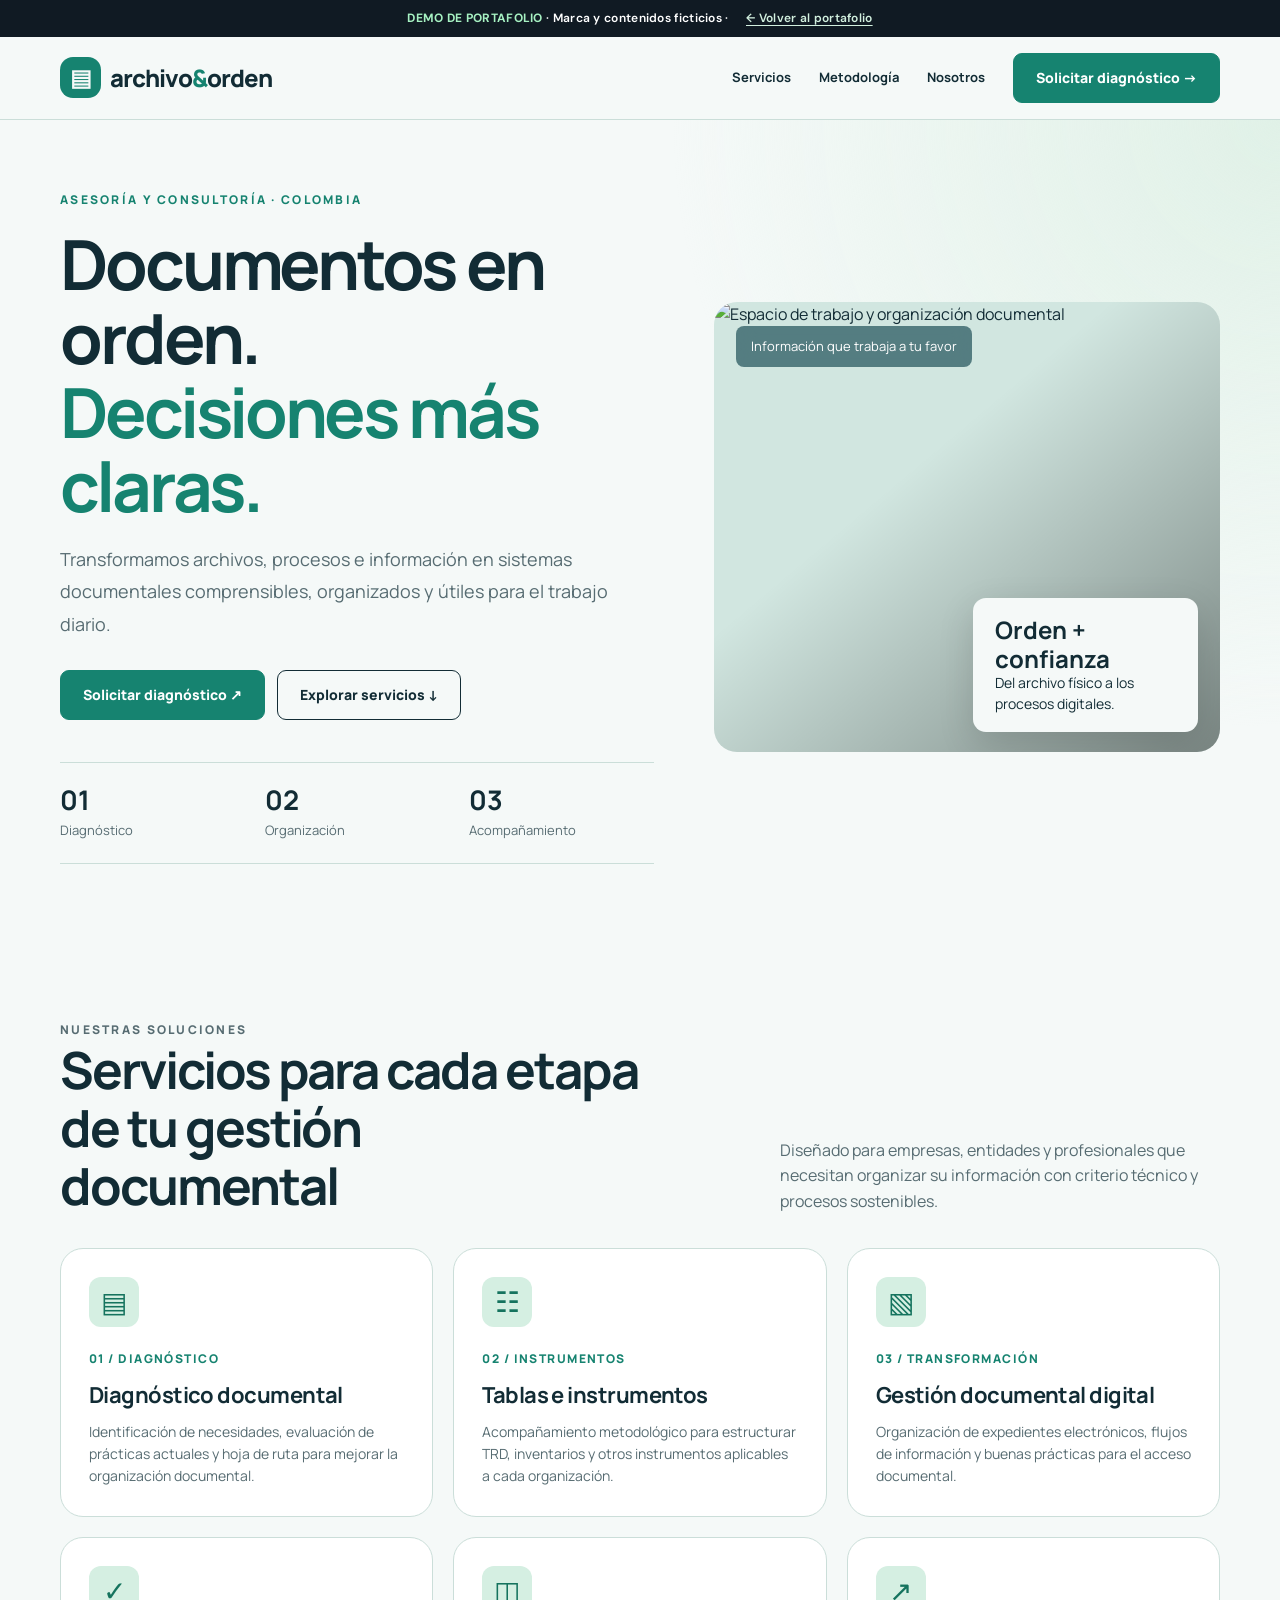
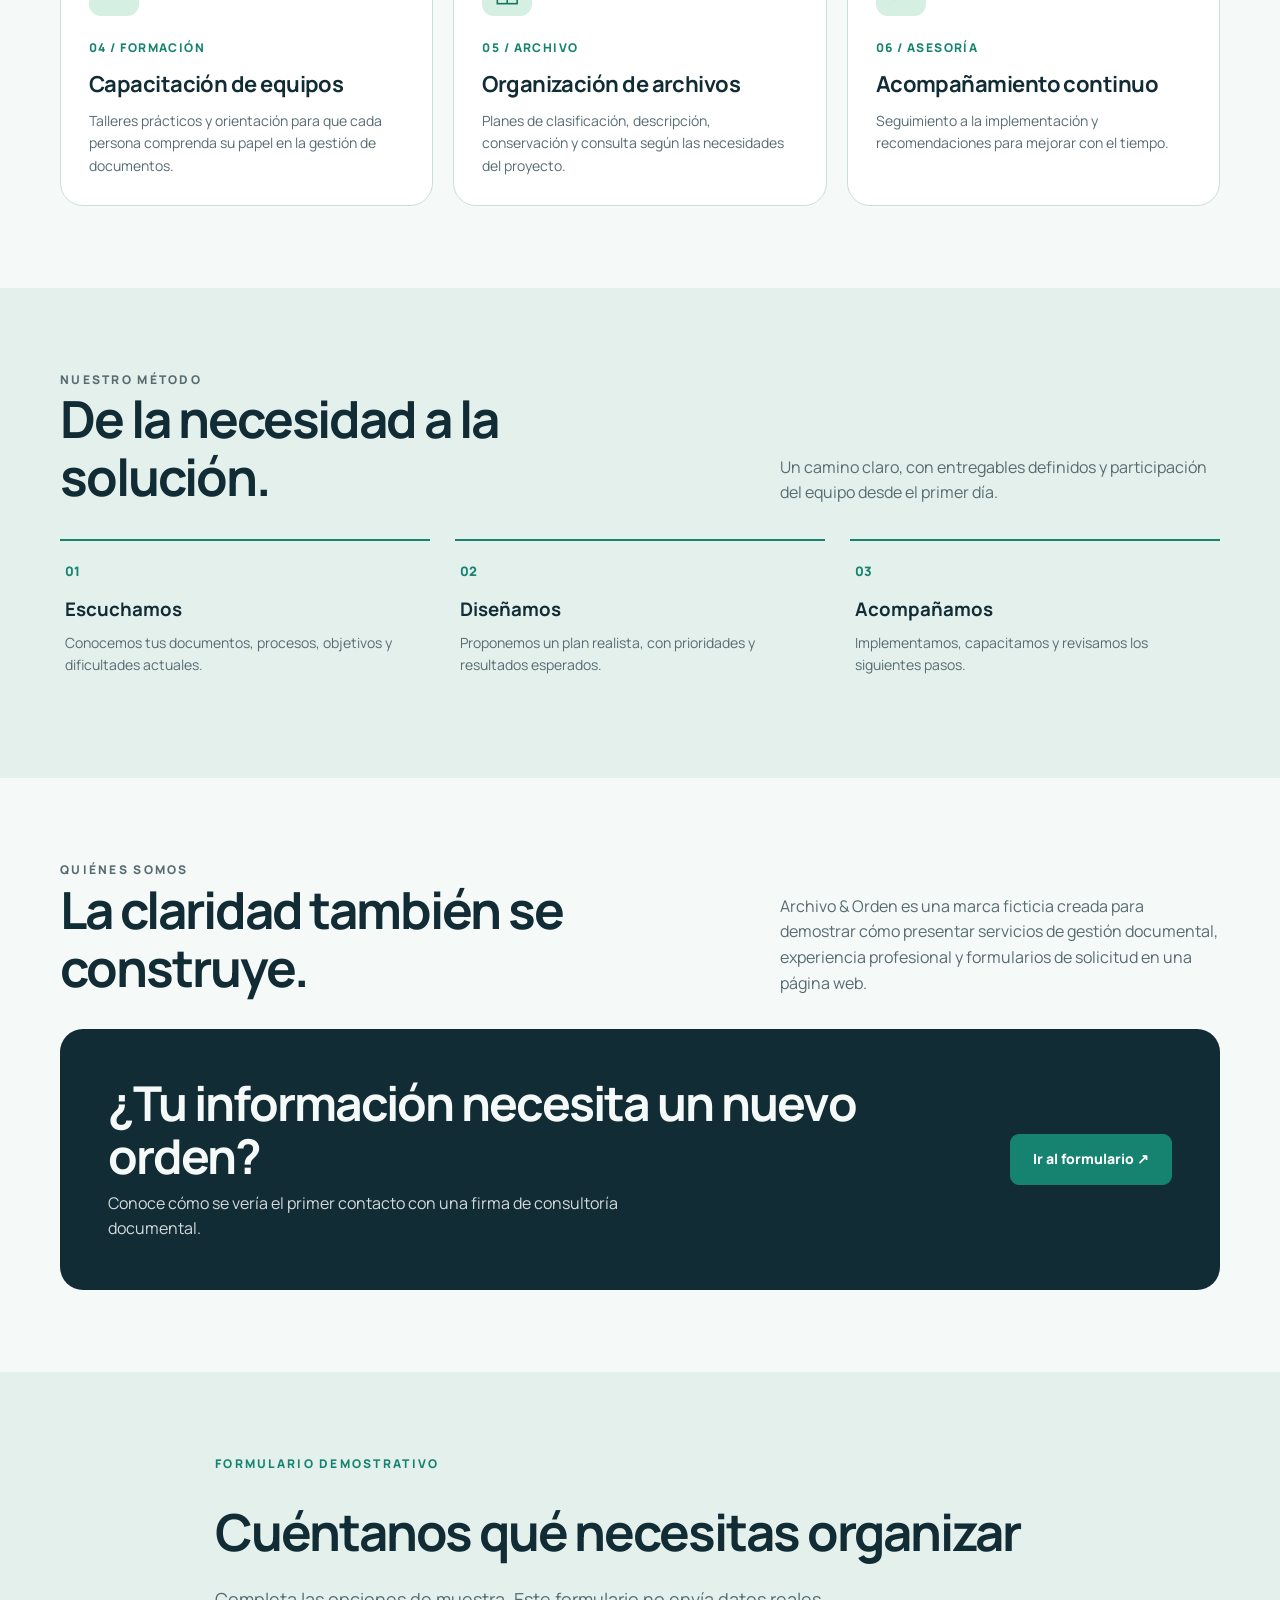
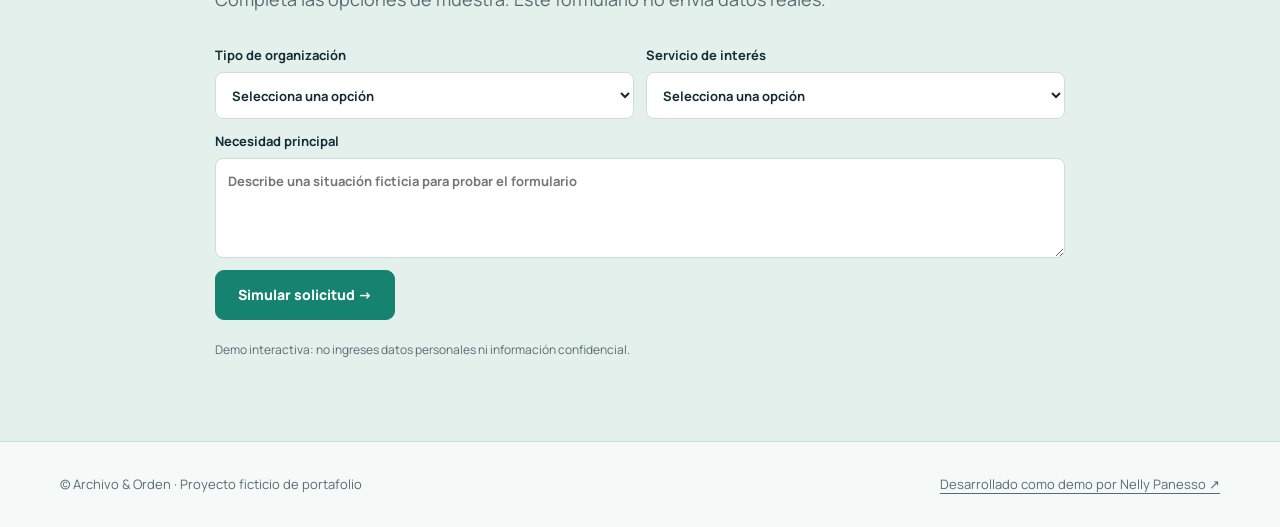
==== demos/colombia/gestion-documental/index.html @ 790cbba2 "Add Colombia demo for records management consultancy" ====
<!doctype html>
<html lang="es"><head><meta charset="utf-8"><meta name="viewport" content="width=device-width,initial-scale=1">
<title>Archivo & Orden | Consultoría en gestión documental — Demo</title>
<meta name="description" content="Demostración de página web para consultoría y asesoría en gestión documental en Colombia.">
<meta name="robots" content="noindex,nofollow"><link rel="stylesheet" href="../../demo.css"></head>
<body class="demo consult">
<a class="skip" href="#contenido">Ir al contenido</a>
<div class="demo-flag"><strong>DEMO DE PORTAFOLIO</strong> · Marca y contenidos ficticios · <a href="../../../index.html#demos-colombia">← Volver al portafolio</a></div>
<header class="site-header"><div class="wrap"><a class="brand" href="#inicio"><span class="brand-icon" aria-hidden="true">▤</span><span>archivo<span class="accent-mark">&</span>orden</span></a><nav aria-label="Navegación principal"><a href="#servicios">Servicios</a><a href="#metodo">Metodología</a><a href="#nosotros">Nosotros</a><a class="nav-cta" href="#contacto">Solicitar diagnóstico →</a></nav></div></header>
<main id="contenido">
<section class="hero" id="inicio"><div class="wrap hero-grid"><div><p class="eyebrow">Asesoría y consultoría · Colombia</p><h1 class="display">Documentos en orden.<br><span class="accent-mark">Decisiones más claras.</span></h1><p class="lead">Transformamos archivos, procesos e información en sistemas documentales comprensibles, organizados y útiles para el trabajo diario.</p><div class="actions"><a class="btn" href="#contacto">Solicitar diagnóstico ↗</a><a class="btn ghost" href="#servicios">Explorar servicios ↓</a></div><div class="stats" style="margin-top:42px"><div class="stat"><strong>01</strong><span>Diagnóstico</span></div><div class="stat"><strong>02</strong><span>Organización</span></div><div class="stat"><strong>03</strong><span>Acompañamiento</span></div></div></div><div class="hero-visual"><img class="main-photo" src="https://images.unsplash.com/photo-1497366811353-6870744d04b2?w=1100&q=85&fit=crop" alt="Espacio de trabajo y organización documental" loading="eager"><div class="photo-overlay"></div><div class="big-label">Información que trabaja a tu favor</div><div class="floating-note"><strong>Orden + confianza</strong>Del archivo físico a los procesos digitales.</div></div></div></section>
<section id="servicios" class="section"><div class="wrap"><div class="section-head"><div><p class="eyebrow">Nuestras soluciones</p><h2>Servicios para cada etapa de tu gestión documental</h2></div><p>Diseñado para empresas, entidades y profesionales que necesitan organizar su información con criterio técnico y procesos sostenibles.</p></div><div class="cards">
<article class="card"><div class="file-icon" aria-hidden="true">▤</div><span class="kicker">01 / Diagnóstico</span><h3>Diagnóstico documental</h3><p>Identificación de necesidades, evaluación de prácticas actuales y hoja de ruta para mejorar la organización documental.</p></article>
<article class="card"><div class="file-icon" aria-hidden="true">☷</div><span class="kicker">02 / Instrumentos</span><h3>Tablas e instrumentos</h3><p>Acompañamiento metodológico para estructurar TRD, inventarios y otros instrumentos aplicables a cada organización.</p></article>
<article class="card"><div class="file-icon" aria-hidden="true">▧</div><span class="kicker">03 / Transformación</span><h3>Gestión documental digital</h3><p>Organización de expedientes electrónicos, flujos de información y buenas prácticas para el acceso documental.</p></article>
<article class="card"><div class="file-icon" aria-hidden="true">✓</div><span class="kicker">04 / Formación</span><h3>Capacitación de equipos</h3><p>Talleres prácticos y orientación para que cada persona comprenda su papel en la gestión de documentos.</p></article>
<article class="card"><div class="file-icon" aria-hidden="true">◫</div><span class="kicker">05 / Archivo</span><h3>Organización de archivos</h3><p>Planes de clasificación, descripción, conservación y consulta según las necesidades del proyecto.</p></article>
<article class="card"><div class="file-icon" aria-hidden="true">↗</div><span class="kicker">06 / Asesoría</span><h3>Acompañamiento continuo</h3><p>Seguimiento a la implementación y recomendaciones para mejorar con el tiempo.</p></article>
</div></div></section>
<section class="section alt" id="metodo"><div class="wrap"><div class="section-head"><div><p class="eyebrow">Nuestro método</p><h2>De la necesidad a la solución.</h2></div><p>Un camino claro, con entregables definidos y participación del equipo desde el primer día.</p></div><div class="steps"><div class="step"><h3>Escuchamos</h3><p>Conocemos tus documentos, procesos, objetivos y dificultades actuales.</p></div><div class="step"><h3>Diseñamos</h3><p>Proponemos un plan realista, con prioridades y resultados esperados.</p></div><div class="step"><h3>Acompañamos</h3><p>Implementamos, capacitamos y revisamos los siguientes pasos.</p></div></div></div></section>
<section class="section" id="nosotros"><div class="wrap"><div class="section-head"><div><p class="eyebrow">Quiénes somos</p><h2>La claridad también se construye.</h2></div><p>Archivo & Orden es una marca ficticia creada para demostrar cómo presentar servicios de gestión documental, experiencia profesional y formularios de solicitud en una página web.</p></div><div class="cta-panel"><div><h2>¿Tu información necesita un nuevo orden?</h2><p>Conoce cómo se vería el primer contacto con una firma de consultoría documental.</p></div><a class="btn" href="#contacto">Ir al formulario ↗</a></div></div></section>
<section class="section alt" id="contacto"><div class="wrap" style="max-width:850px"><p class="eyebrow">Formulario demostrativo</p><h2 style="font-size:clamp(32px,4vw,51px);margin:0 0 10px;letter-spacing:-.04em">Cuéntanos qué necesitas organizar</h2><p class="lead">Completa las opciones de muestra. Este formulario no envía datos reales.</p><form class="demo-form" data-demo-form><label>Tipo de organización<select required><option value="">Selecciona una opción</option><option>Empresa privada</option><option>Entidad pública</option><option>Profesional independiente</option></select></label><label>Servicio de interés<select required><option value="">Selecciona una opción</option><option>Diagnóstico documental</option><option>Instrumentos archivísticos</option><option>Capacitación</option><option>Otro servicio</option></select></label><label class="full">Necesidad principal<textarea placeholder="Describe una situación ficticia para probar el formulario" required></textarea></label><button class="btn" type="submit">Simular solicitud →</button><p class="disclaimer full">Demo interactiva: no ingreses datos personales ni información confidencial.</p><p class="form-result" data-form-result tabindex="-1" role="status" hidden></p></form></div></section>
</main><footer class="site-footer"><div class="wrap"><span>© Archivo & Orden · Proyecto ficticio de portafolio</span><a href="../../../index.html#demos-colombia">Desarrollado como demo por Nelly Panesso ↗</a></div></footer>
<script src="../../demo.js"></script></body></html>
---- demos/demo.css ----
@import url('https://fonts.googleapis.com/css2?family=DM+Sans:wght@400;500;600;700;800&family=Manrope:wght@400;500;600;700;800&family=Playfair+Display:wght@400;500;600;700&family=Outfit:wght@400;500;600;700;800&display=swap');
*{box-sizing:border-box}html{scroll-behavior:smooth}body{margin:0;font-family:var(--sans,DM Sans,sans-serif);color:var(--ink);background:var(--bg);line-height:1.6}img{max-width:100%;display:block}a{color:inherit}button,input,select,textarea{font:inherit}button{cursor:pointer}.wrap{width:min(1160px,91vw);margin:auto}.skip{position:absolute;left:-9999px;top:0;background:#fff;color:#111;padding:10px}.skip:focus{left:8px;z-index:99}.demo-flag{background:#101a23;color:#fff;text-align:center;font:600 12px/1.4 DM Sans,sans-serif;padding:10px 12px;letter-spacing:.025em}.demo-flag a{color:#d2f0df;margin-left:14px;text-underline-offset:3px}.demo-flag strong{color:#a6f1c2}.site-header{position:relative;z-index:10;border-bottom:1px solid var(--line);background:var(--bg)}.site-header .wrap{min-height:82px;display:flex;align-items:center;justify-content:space-between;gap:28px}.brand{display:inline-flex;gap:9px;align-items:center;text-decoration:none;font-weight:800;font-size:24px;letter-spacing:-.04em;line-height:1}.brand-icon{display:inline-grid;place-items:center;width:41px;height:41px;border-radius:13px;color:var(--bg);background:var(--accent);font-size:23px}.site-header nav{display:flex;gap:28px;align-items:center;font-size:13px;font-weight:700}.site-header nav a{text-decoration:none}.site-header nav a:hover{text-decoration:underline;text-underline-offset:5px}.nav-cta,.btn{display:inline-flex;align-items:center;justify-content:center;gap:9px;background:var(--accent);border:1px solid var(--accent);color:var(--accent-ink,#fff);font-weight:800;text-decoration:none;padding:13px 22px;border-radius:var(--radius,10px);font-size:14px;transition:transform .15s,background .15s}.nav-cta:hover,.btn:hover{transform:translateY(-2px)}.btn.ghost{background:transparent;color:var(--ink);border-color:var(--ink)}.eyebrow{font-size:12px;letter-spacing:.19em;text-transform:uppercase;font-weight:800;color:var(--accent);margin:0 0 18px}.display{font-weight:700;letter-spacing:-.045em;line-height:1.07;margin:0 0 20px;font-size:clamp(43px,5.4vw,76px)}.display .serif{font-family:Playfair Display,serif;font-weight:500}.lead{font-size:18px;line-height:1.8;max-width:630px;color:var(--muted);margin:0 0 30px}.hero{overflow:hidden}.hero-grid{display:grid;grid-template-columns:1.08fr .92fr;align-items:center;gap:60px;padding-top:70px;padding-bottom:74px}.hero-visual{position:relative;min-height:450px;border-radius:var(--radius-lg,26px);overflow:hidden;background-color:var(--pale)}.hero-visual .main-photo{position:absolute;inset:0;width:100%;height:100%;object-fit:cover}.photo-overlay{position:absolute;inset:0;background:linear-gradient(140deg,transparent 38%,rgba(0,0,0,.42))}.floating-note{position:absolute;right:22px;bottom:20px;background:var(--bg);padding:18px 22px;max-width:225px;border-radius:13px;box-shadow:0 12px 36px #0002;font-size:14px;line-height:1.45}.floating-note strong{display:block;font-size:24px;line-height:1.2}.actions{display:flex;gap:12px;flex-wrap:wrap}.stats{display:grid;grid-template-columns:repeat(3,1fr);gap:20px;border-top:1px solid var(--line);border-bottom:1px solid var(--line);padding:21px 0}.stat strong{font-size:27px;display:block;line-height:1.2}.stat span{color:var(--muted);font-size:13px}.section{padding:82px 0}.section.alt{background:var(--pale)}.section-head{display:flex;justify-content:space-between;align-items:end;gap:24px;margin-bottom:33px}.section-head h2{font-size:clamp(32px,4vw,52px);line-height:1.14;letter-spacing:-.04em;margin:0}.section-head p{color:var(--muted);max-width:440px;margin:0}.cards{display:grid;grid-template-columns:repeat(3,minmax(0,1fr));gap:20px}.card{background:var(--card,#fff);border:1px solid var(--line);padding:28px;border-radius:var(--radius-lg,20px)}.card .kicker{color:var(--accent);font-size:12px;font-weight:800;letter-spacing:.12em;text-transform:uppercase}.card h3{font-size:22px;letter-spacing:-.025em;line-height:1.2;margin:12px 0}.card p{font-size:14px;color:var(--muted);margin:0}.card .num{font-size:34px;color:var(--accent);font-weight:800}.steps{display:grid;grid-template-columns:repeat(3,1fr);gap:25px;counter-reset:step}.step{border-top:2px solid var(--accent);padding:20px 5px}.step:before{counter-increment:step;content:'0' counter(step);display:block;font-size:13px;color:var(--accent);font-weight:800;margin-bottom:13px}.step h3{margin:0 0 7px}.step p{margin:0;color:var(--muted);font-size:14px}.cta-panel{padding:48px;border-radius:var(--radius-lg,26px);display:flex;justify-content:space-between;align-items:center;gap:28px;background:var(--ink);color:var(--bg)}.cta-panel h2{font-size:clamp(28px,4vw,48px);letter-spacing:-.04em;line-height:1.1;margin:0 0 8px}.cta-panel p{max-width:560px;margin:0;opacity:.85}.cta-panel .btn{flex-shrink:0}.site-footer{border-top:1px solid var(--line);padding:32px 0;color:var(--muted);font-size:13px}.site-footer .wrap{display:flex;align-items:center;justify-content:space-between;gap:18px}.site-footer a{text-underline-offset:4px}.demo-form{display:grid;gap:12px;grid-template-columns:repeat(2,minmax(0,1fr))}.demo-form label{font-weight:700;font-size:13px;display:grid;gap:6px}.demo-form .full{grid-column:1/-1}.demo-form input,.demo-form select,.demo-form textarea{width:100%;border:1px solid var(--line);border-radius:8px;padding:12px;background:var(--card,#fff);color:var(--ink);min-height:47px}.demo-form textarea{min-height:100px}.demo-form .btn{justify-self:start}.disclaimer{font-size:12px;color:var(--muted);margin:8px 0 0}.form-result{grid-column:1/-1;font-weight:700;color:var(--accent);padding:6px 0}.chips{display:flex;gap:8px;flex-wrap:wrap;margin:25px 0}.chip{border:1px solid var(--line);background:var(--card,#fff);color:var(--ink);padding:9px 15px;border-radius:999px;font-size:13px;font-weight:800}.chip[aria-pressed="true"]{background:var(--ink);color:var(--bg);border-color:var(--ink)}[hidden]{display:none!important}
.consult{--sans:Manrope,sans-serif;--bg:#f5f9f8;--ink:#122c35;--muted:#576c72;--line:#cbded9;--pale:#e4f0eb;--card:#fff;--accent:#168370;--accent-ink:#fff;--radius:9px;--radius-lg:23px}.consult .hero{background:radial-gradient(circle at 100% 0,#e0f1e7,transparent 40%),var(--bg)}.consult .hero-visual{background:#d1e6e0}.consult .big-label{position:absolute;top:24px;left:22px;color:#fff;background:#144750a8;padding:10px 15px;border-radius:8px;font-size:13px;backdrop-filter:blur(10px)}.consult .file-icon{display:grid;place-items:center;background:#d5efe2;color:#15735e;width:50px;height:50px;font-size:28px;border-radius:12px;margin-bottom:18px}.consult .section-head h2{max-width:580px}.consult .accent-mark{color:var(--accent)}
.restaurant{--sans:DM Sans,sans-serif;--bg:#fffaf1;--ink:#30251d;--muted:#6d5e52;--line:#eadccc;--pale:#f7eadd;--card:#fffef9;--accent:#b14b2f;--accent-ink:#fff;--radius:0px;--radius-lg:6px}.restaurant .brand{font-family:Playfair Display,serif;font-size:27px;letter-spacing:-.035em}.restaurant .site-header{background:#fffaf1}.restaurant .hero{background:#f5e9d9}.restaurant .hero-grid{grid-template-columns:.92fr 1.08fr;gap:35px;padding-top:45px;padding-bottom:45px}.restaurant .hero-visual{min-height:540px}.restaurant .display{font-family:Playfair Display,serif;font-weight:500;letter-spacing:-.05em;font-size:clamp(54px,6vw,88px)}.restaurant .card{padding:0;overflow:hidden;border-radius:5px}.restaurant .card img{width:100%;height:205px;object-fit:cover;background:#b99170}.restaurant .card .card-body{padding:24px}.restaurant .menu-list{display:grid;grid-template-columns:1fr 1fr;gap:17px 40px}.restaurant .menu-item{padding:15px 0;border-bottom:1px dotted #d2bca7;display:grid;grid-template-columns:1fr auto;gap:14px}.restaurant .menu-item h3{font-size:18px;font-family:Playfair Display,serif;margin:0 0 4px}.restaurant .menu-item p{margin:0;color:var(--muted);font-size:13px}.restaurant .menu-item strong{white-space:nowrap;color:var(--accent);font-size:16px}.restaurant .accent-quote{font-family:Playfair Display,serif;font-size:26px;font-style:italic}.restaurant .hero-visual .floating-note{font-family:Playfair Display,serif;text-align:center;right:auto;left:18px}.restaurant .section-head h2{font-family:Playfair Display,serif;font-weight:500}
.spa{--sans:Outfit,sans-serif;--bg:#fdf8f6;--ink:#493641;--muted:#826e79;--line:#eadcdb;--pale:#f6eae9;--card:#fff;--accent:#9f627b;--accent-ink:#fff;--radius:30px;--radius-lg:28px}.spa .brand{font-weight:600;letter-spacing:-.03em;font-size:26px}.spa .site-header{background:#fdf8f6}.spa .hero{background:linear-gradient(145deg,#fff8f6,#f7e7e8)}.spa .hero-visual{border-radius:180px 180px 28px 28px;min-height:520px}.spa .display{font-weight:500;letter-spacing:-.04em;font-size:clamp(52px,6.7vw,88px)}.spa .section-head h2{font-weight:500}.spa .card{box-shadow:0 16px 40px #79546c0a}.spa .service-price{font-size:21px;color:var(--accent);font-weight:800;margin-top:14px}.spa .service-duration{font-size:12px;color:var(--muted)}.spa .mood-pill{display:inline-block;padding:8px 14px;border-radius:99px;background:#ffffffad;color:var(--ink);font-size:13px}.spa .cta-panel{background:#764a64}.spa .hero-visual .floating-note{border-radius:25px}
.realty{--sans:Manrope,sans-serif;--bg:#f8f7f2;--ink:#1e382f;--muted:#6f7b73;--line:#d4dbd4;--pale:#e9eee8;--card:#fff;--accent:#ad814b;--accent-ink:#fff;--radius:7px;--radius-lg:13px}.realty .hero{background:#e5ebe4}.realty .hero-grid{grid-template-columns:.95fr 1.05fr;gap:30px;padding-top:50px;padding-bottom:50px}.realty .hero-visual{min-height:540px}.realty .display{font-size:clamp(45px,5.8vw,76px)}.realty .site-header{background:var(--bg)}.realty .prop-card{overflow:hidden;padding:0}.realty .prop-card img{width:100%;height:228px;object-fit:cover;background:#ced3c5}.realty .prop-copy{padding:20px 22px}.realty .prop-copy h3{margin:7px 0;font-size:20px}.realty .prop-copy p{font-size:13px}.realty .prop-price{font-size:21px;font-weight:800;color:var(--ink)}.realty .prop-tag{color:var(--accent);font-weight:800;font-size:11px;letter-spacing:.12em}.realty .filters{display:flex;gap:12px;flex-wrap:wrap;margin:24px 0}.realty .filters label{display:grid;gap:4px;font-size:12px;font-weight:800}.realty .filters select{min-width:175px;border:1px solid var(--line);padding:12px;background:#fff;color:var(--ink);border-radius:6px}.realty .result-count{color:var(--muted);font-size:13px;font-weight:700;margin-bottom:19px}
@media(max-width:920px){.site-header nav{gap:12px;font-size:12px}.hero-grid,.restaurant .hero-grid,.realty .hero-grid{gap:26px}.cards{grid-template-columns:1fr 1fr}.section-head{align-items:start}.restaurant .hero-visual,.realty .hero-visual{min-height:445px}}
@media(max-width:720px){.site-header .wrap{min-height:71px}.site-header nav{display:none}.hero-grid,.restaurant .hero-grid,.realty .hero-grid{grid-template-columns:1fr;padding-top:42px;padding-bottom:45px}.hero-visual,.restaurant .hero-visual,.spa .hero-visual,.realty .hero-visual{min-height:390px}.hero-visual{max-width:100%}.section{padding:58px 0}.section-head{display:block}.section-head p{margin-top:15px}.cards,.steps,.restaurant .menu-list{grid-template-columns:1fr}.stats{grid-template-columns:repeat(3,1fr);gap:9px}.stat strong{font-size:22px}.cta-panel{flex-direction:column;align-items:flex-start;padding:32px}.site-footer .wrap{flex-direction:column;align-items:flex-start}.demo-form{grid-template-columns:1fr}.demo-flag{font-size:11px}.demo-flag a{display:inline-block;margin-left:5px}.display{font-size:48px}.floating-note{max-width:205px}.restaurant .display,.spa .display{font-size:54px}}
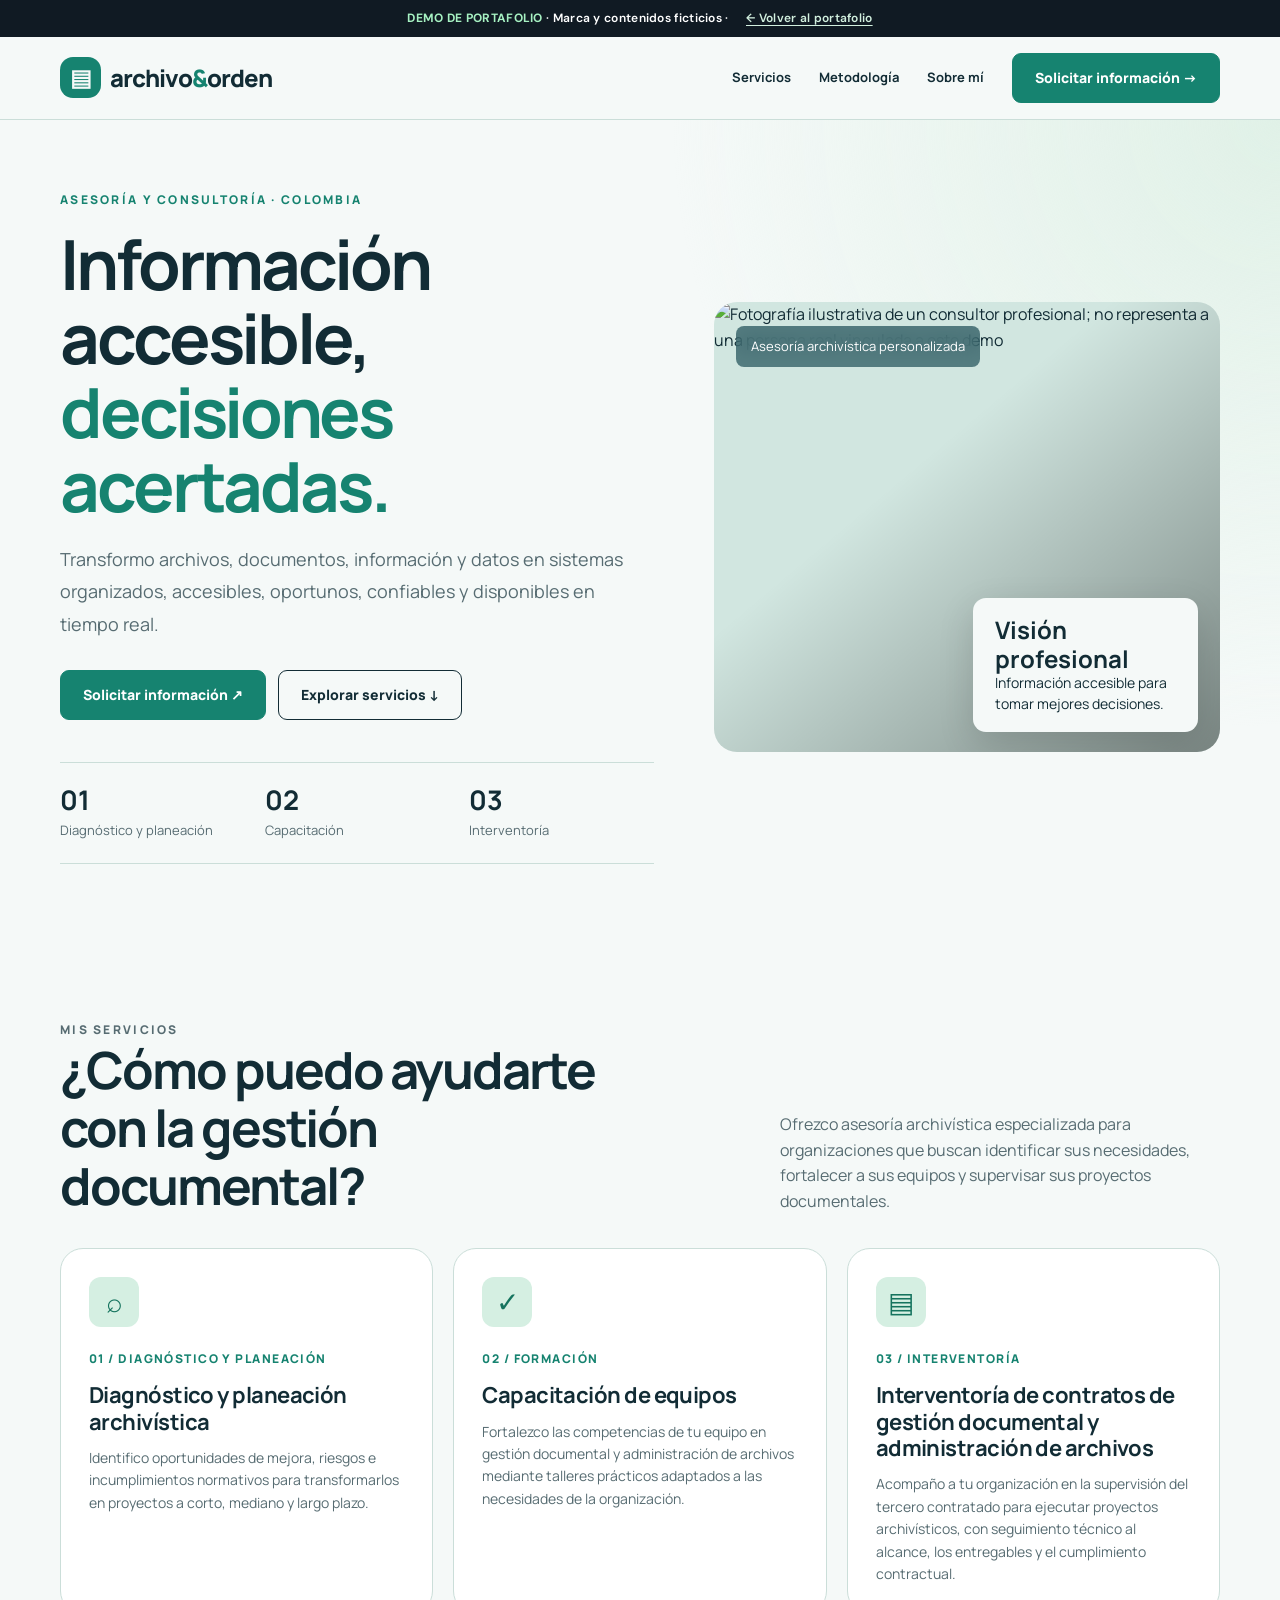
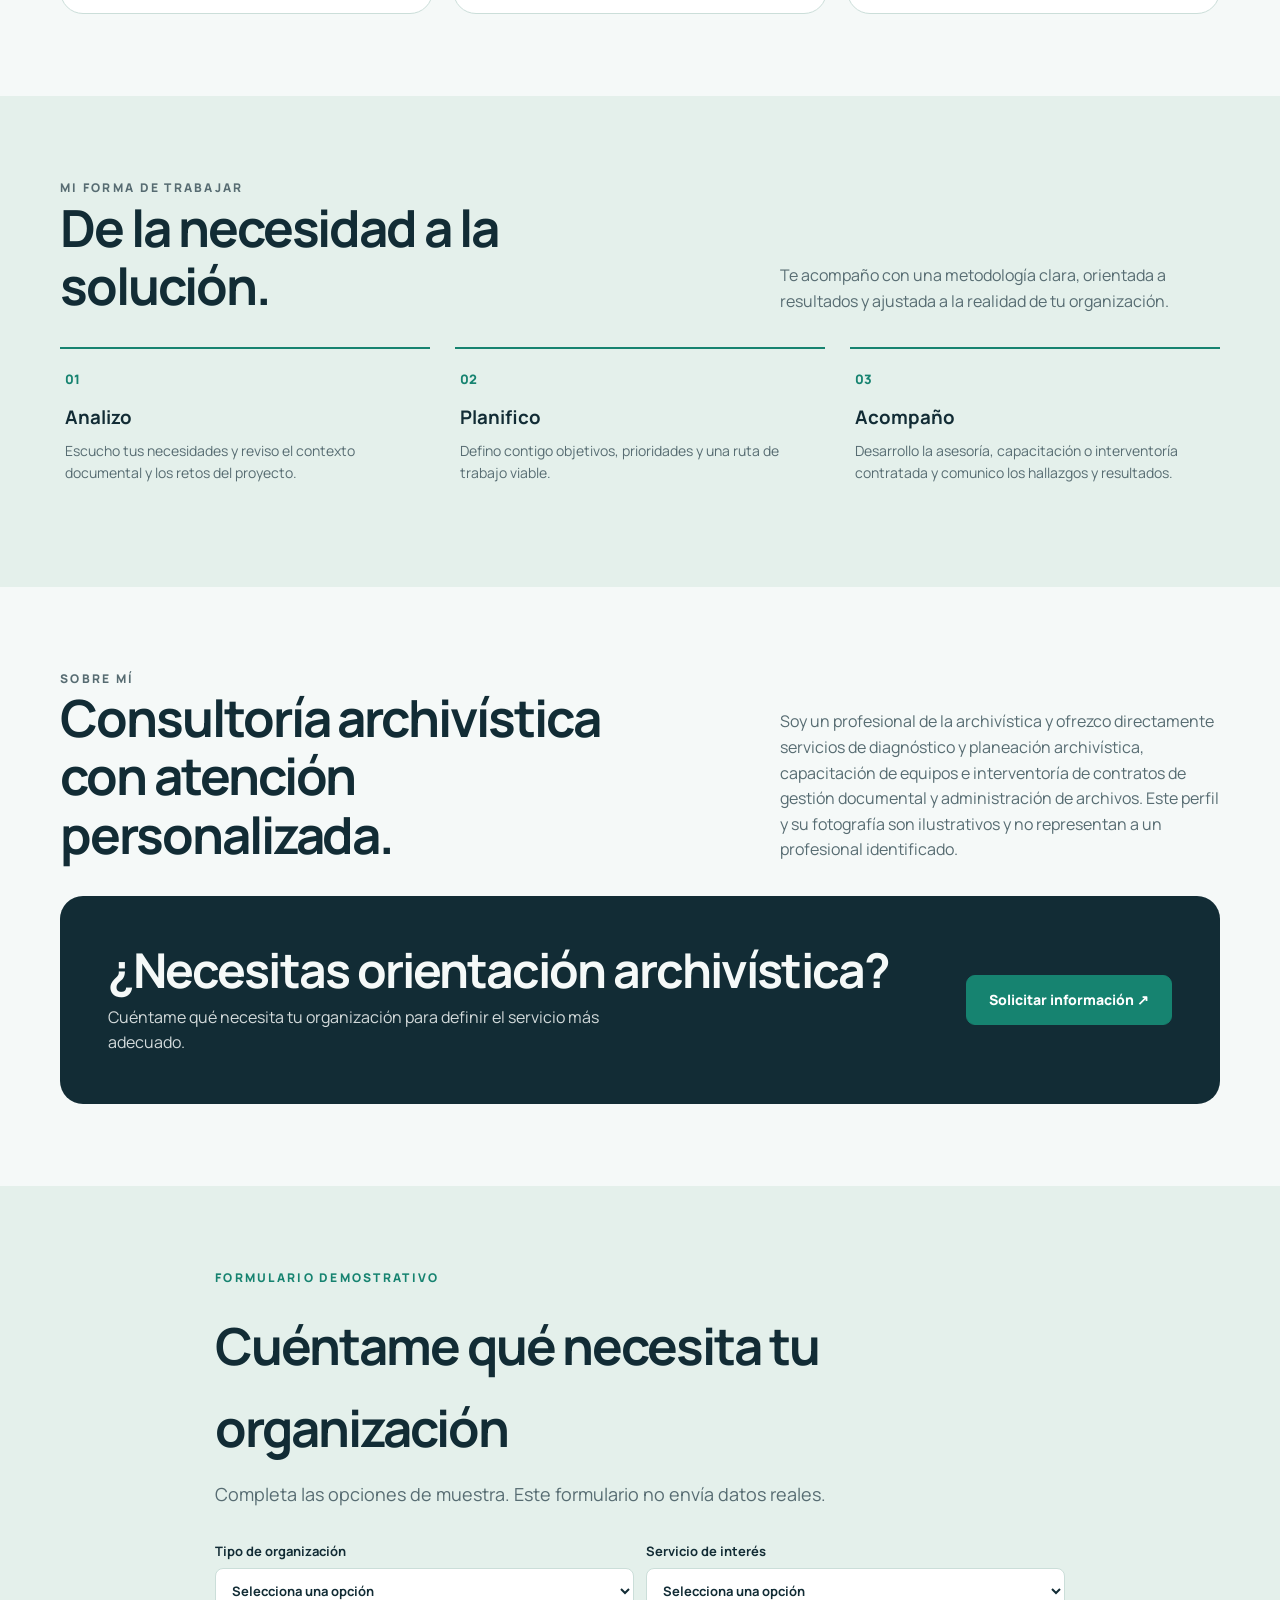
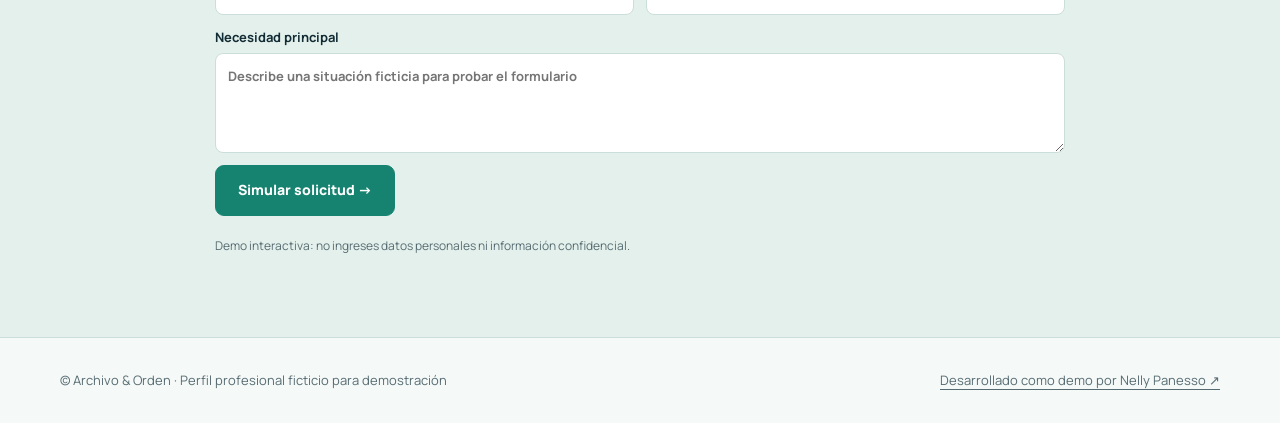
==== commit ce884127: "Refocus archival consultant demo on three services, first-person copy and male professional photo" ====
--- a/demos/colombia/gestion-documental/index.html
+++ b/demos/colombia/gestion-documental/index.html
@@ -6,19 +6,16 @@
 <body class="demo consult">
 <a class="skip" href="#contenido">Ir al contenido</a>
 <div class="demo-flag"><strong>DEMO DE PORTAFOLIO</strong> · Marca y contenidos ficticios · <a href="../../../index.html#demos-colombia">← Volver al portafolio</a></div>
-<header class="site-header"><div class="wrap"><a class="brand" href="#inicio"><span class="brand-icon" aria-hidden="true">▤</span><span>archivo<span class="accent-mark">&</span>orden</span></a><nav aria-label="Navegación principal"><a href="#servicios">Servicios</a><a href="#metodo">Metodología</a><a href="#nosotros">Nosotros</a><a class="nav-cta" href="#contacto">Solicitar diagnóstico →</a></nav></div></header>
+<header class="site-header"><div class="wrap"><a class="brand" href="#inicio"><span class="brand-icon" aria-hidden="true">▤</span><span>archivo<span class="accent-mark">&</span>orden</span></a><nav aria-label="Navegación principal"><a href="#servicios">Servicios</a><a href="#metodo">Metodología</a><a href="#nosotros">Sobre mí</a><a class="nav-cta" href="#contacto">Solicitar información →</a></nav></div></header>
 <main id="contenido">
-<section class="hero" id="inicio"><div class="wrap hero-grid"><div><p class="eyebrow">Asesoría y consultoría · Colombia</p><h1 class="display">Documentos en orden.<br><span class="accent-mark">Decisiones más claras.</span></h1><p class="lead">Transformamos archivos, procesos e información en sistemas documentales comprensibles, organizados y útiles para el trabajo diario.</p><div class="actions"><a class="btn" href="#contacto">Solicitar diagnóstico ↗</a><a class="btn ghost" href="#servicios">Explorar servicios ↓</a></div><div class="stats" style="margin-top:42px"><div class="stat"><strong>01</strong><span>Diagnóstico</span></div><div class="stat"><strong>02</strong><span>Organización</span></div><div class="stat"><strong>03</strong><span>Acompañamiento</span></div></div></div><div class="hero-visual"><img class="main-photo" src="https://images.unsplash.com/photo-1497366811353-6870744d04b2?w=1100&q=85&fit=crop" alt="Espacio de trabajo y organización documental" loading="eager"><div class="photo-overlay"></div><div class="big-label">Información que trabaja a tu favor</div><div class="floating-note"><strong>Orden + confianza</strong>Del archivo físico a los procesos digitales.</div></div></div></section>
-<section id="servicios" class="section"><div class="wrap"><div class="section-head"><div><p class="eyebrow">Nuestras soluciones</p><h2>Servicios para cada etapa de tu gestión documental</h2></div><p>Diseñado para empresas, entidades y profesionales que necesitan organizar su información con criterio técnico y procesos sostenibles.</p></div><div class="cards">
-<article class="card"><div class="file-icon" aria-hidden="true">▤</div><span class="kicker">01 / Diagnóstico</span><h3>Diagnóstico documental</h3><p>Identificación de necesidades, evaluación de prácticas actuales y hoja de ruta para mejorar la organización documental.</p></article>
-<article class="card"><div class="file-icon" aria-hidden="true">☷</div><span class="kicker">02 / Instrumentos</span><h3>Tablas e instrumentos</h3><p>Acompañamiento metodológico para estructurar TRD, inventarios y otros instrumentos aplicables a cada organización.</p></article>
-<article class="card"><div class="file-icon" aria-hidden="true">▧</div><span class="kicker">03 / Transformación</span><h3>Gestión documental digital</h3><p>Organización de expedientes electrónicos, flujos de información y buenas prácticas para el acceso documental.</p></article>
-<article class="card"><div class="file-icon" aria-hidden="true">✓</div><span class="kicker">04 / Formación</span><h3>Capacitación de equipos</h3><p>Talleres prácticos y orientación para que cada persona comprenda su papel en la gestión de documentos.</p></article>
-<article class="card"><div class="file-icon" aria-hidden="true">◫</div><span class="kicker">05 / Archivo</span><h3>Organización de archivos</h3><p>Planes de clasificación, descripción, conservación y consulta según las necesidades del proyecto.</p></article>
-<article class="card"><div class="file-icon" aria-hidden="true">↗</div><span class="kicker">06 / Asesoría</span><h3>Acompañamiento continuo</h3><p>Seguimiento a la implementación y recomendaciones para mejorar con el tiempo.</p></article>
+<section class="hero" id="inicio"><div class="wrap hero-grid"><div><p class="eyebrow">Asesoría y consultoría · Colombia</p><h1 class="display">Información accesible,<br><span class="accent-mark">decisiones acertadas.</span></h1><p class="lead">Transformo archivos, documentos, información y datos en sistemas organizados, accesibles, oportunos, confiables y disponibles en tiempo real.</p><div class="actions"><a class="btn" href="#contacto">Solicitar información ↗</a><a class="btn ghost" href="#servicios">Explorar servicios ↓</a></div><div class="stats" style="margin-top:42px"><div class="stat"><strong>01</strong><span>Diagnóstico y planeación</span></div><div class="stat"><strong>02</strong><span>Capacitación</span></div><div class="stat"><strong>03</strong><span>Interventoría</span></div></div></div><div class="hero-visual"><img class="main-photo" src="https://images.unsplash.com/photo-1560250097-0b93528c311a?w=1100&q=85&fit=crop" alt="Fotografía ilustrativa de un consultor profesional; no representa a una persona real vinculada a este demo" loading="eager"><div class="photo-overlay"></div><div class="big-label">Asesoría archivística personalizada</div><div class="floating-note"><strong>Visión profesional</strong>Información accesible para tomar mejores decisiones.</div></div></div></section>
+<section id="servicios" class="section"><div class="wrap"><div class="section-head"><div><p class="eyebrow">Mis servicios</p><h2>¿Cómo puedo ayudarte con la gestión documental?</h2></div><p>Ofrezco asesoría archivística especializada para organizaciones que buscan identificar sus necesidades, fortalecer a sus equipos y supervisar sus proyectos documentales.</p></div><div class="cards">
+<article class="card"><div class="file-icon" aria-hidden="true">⌕</div><span class="kicker">01 / Diagnóstico y planeación</span><h3>Diagnóstico y planeación archivística</h3><p>Identifico oportunidades de mejora, riesgos e incumplimientos normativos para transformarlos en proyectos a corto, mediano y largo plazo.</p></article>
+<article class="card"><div class="file-icon" aria-hidden="true">✓</div><span class="kicker">02 / Formación</span><h3>Capacitación de equipos</h3><p>Fortalezco las competencias de tu equipo en gestión documental y administración de archivos mediante talleres prácticos adaptados a las necesidades de la organización.</p></article>
+<article class="card"><div class="file-icon" aria-hidden="true">▤</div><span class="kicker">03 / Interventoría</span><h3>Interventoría de contratos de gestión documental y administración de archivos</h3><p>Acompaño a tu organización en la supervisión del tercero contratado para ejecutar proyectos archivísticos, con seguimiento técnico al alcance, los entregables y el cumplimiento contractual.</p></article>
 </div></div></section>
-<section class="section alt" id="metodo"><div class="wrap"><div class="section-head"><div><p class="eyebrow">Nuestro método</p><h2>De la necesidad a la solución.</h2></div><p>Un camino claro, con entregables definidos y participación del equipo desde el primer día.</p></div><div class="steps"><div class="step"><h3>Escuchamos</h3><p>Conocemos tus documentos, procesos, objetivos y dificultades actuales.</p></div><div class="step"><h3>Diseñamos</h3><p>Proponemos un plan realista, con prioridades y resultados esperados.</p></div><div class="step"><h3>Acompañamos</h3><p>Implementamos, capacitamos y revisamos los siguientes pasos.</p></div></div></div></section>
-<section class="section" id="nosotros"><div class="wrap"><div class="section-head"><div><p class="eyebrow">Quiénes somos</p><h2>La claridad también se construye.</h2></div><p>Archivo & Orden es una marca ficticia creada para demostrar cómo presentar servicios de gestión documental, experiencia profesional y formularios de solicitud en una página web.</p></div><div class="cta-panel"><div><h2>¿Tu información necesita un nuevo orden?</h2><p>Conoce cómo se vería el primer contacto con una firma de consultoría documental.</p></div><a class="btn" href="#contacto">Ir al formulario ↗</a></div></div></section>
-<section class="section alt" id="contacto"><div class="wrap" style="max-width:850px"><p class="eyebrow">Formulario demostrativo</p><h2 style="font-size:clamp(32px,4vw,51px);margin:0 0 10px;letter-spacing:-.04em">Cuéntanos qué necesitas organizar</h2><p class="lead">Completa las opciones de muestra. Este formulario no envía datos reales.</p><form class="demo-form" data-demo-form><label>Tipo de organización<select required><option value="">Selecciona una opción</option><option>Empresa privada</option><option>Entidad pública</option><option>Profesional independiente</option></select></label><label>Servicio de interés<select required><option value="">Selecciona una opción</option><option>Diagnóstico documental</option><option>Instrumentos archivísticos</option><option>Capacitación</option><option>Otro servicio</option></select></label><label class="full">Necesidad principal<textarea placeholder="Describe una situación ficticia para probar el formulario" required></textarea></label><button class="btn" type="submit">Simular solicitud →</button><p class="disclaimer full">Demo interactiva: no ingreses datos personales ni información confidencial.</p><p class="form-result" data-form-result tabindex="-1" role="status" hidden></p></form></div></section>
-</main><footer class="site-footer"><div class="wrap"><span>© Archivo & Orden · Proyecto ficticio de portafolio</span><a href="../../../index.html#demos-colombia">Desarrollado como demo por Nelly Panesso ↗</a></div></footer>
+<section class="section alt" id="metodo"><div class="wrap"><div class="section-head"><div><p class="eyebrow">Mi forma de trabajar</p><h2>De la necesidad a la solución.</h2></div><p>Te acompaño con una metodología clara, orientada a resultados y ajustada a la realidad de tu organización.</p></div><div class="steps"><div class="step"><h3>Analizo</h3><p>Escucho tus necesidades y reviso el contexto documental y los retos del proyecto.</p></div><div class="step"><h3>Planifico</h3><p>Defino contigo objetivos, prioridades y una ruta de trabajo viable.</p></div><div class="step"><h3>Acompaño</h3><p>Desarrollo la asesoría, capacitación o interventoría contratada y comunico los hallazgos y resultados.</p></div></div></div></section>
+<section class="section" id="nosotros"><div class="wrap"><div class="section-head"><div><p class="eyebrow">Sobre mí</p><h2>Consultoría archivística con atención personalizada.</h2></div><p>Soy un profesional de la archivística y ofrezco directamente servicios de diagnóstico y planeación archivística, capacitación de equipos e interventoría de contratos de gestión documental y administración de archivos. Este perfil y su fotografía son ilustrativos y no representan a un profesional identificado.</p></div><div class="cta-panel"><div><h2>¿Necesitas orientación archivística?</h2><p>Cuéntame qué necesita tu organización para definir el servicio más adecuado.</p></div><a class="btn" href="#contacto">Solicitar información ↗</a></div></div></section>
+<section class="section alt" id="contacto"><div class="wrap" style="max-width:850px"><p class="eyebrow">Formulario demostrativo</p><h2 style="font-size:clamp(32px,4vw,51px);margin:0 0 10px;letter-spacing:-.04em">Cuéntame qué necesita tu organización</h2><p class="lead">Completa las opciones de muestra. Este formulario no envía datos reales.</p><form class="demo-form" data-demo-form><label>Tipo de organización<select required><option value="">Selecciona una opción</option><option>Empresa privada</option><option>Entidad pública</option><option>Profesional independiente</option></select></label><label>Servicio de interés<select required><option value="">Selecciona una opción</option><option>Diagnóstico y planeación archivística</option><option>Capacitación de equipos</option><option>Interventoría de contratos de gestión documental y administración de archivos</option></select></label><label class="full">Necesidad principal<textarea placeholder="Describe una situación ficticia para probar el formulario" required></textarea></label><button class="btn" type="submit">Simular solicitud →</button><p class="disclaimer full">Demo interactiva: no ingreses datos personales ni información confidencial.</p><p class="form-result" data-form-result tabindex="-1" role="status" hidden></p></form></div></section>
+</main><footer class="site-footer"><div class="wrap"><span>© Archivo & Orden · Perfil profesional ficticio para demostración</span><a href="../../../index.html#demos-colombia">Desarrollado como demo por Nelly Panesso ↗</a></div></footer>
 <script src="../../demo.js"></script></body></html>
--- a/demos/demo.css
+++ b/demos/demo.css
@@ -7,3 +7,12 @@
 .realty{--sans:Manrope,sans-serif;--bg:#f8f7f2;--ink:#1e382f;--muted:#6f7b73;--line:#d4dbd4;--pale:#e9eee8;--card:#fff;--accent:#ad814b;--accent-ink:#fff;--radius:7px;--radius-lg:13px}.realty .hero{background:#e5ebe4}.realty .hero-grid{grid-template-columns:.95fr 1.05fr;gap:30px;padding-top:50px;padding-bottom:50px}.realty .hero-visual{min-height:540px}.realty .display{font-size:clamp(45px,5.8vw,76px)}.realty .site-header{background:var(--bg)}.realty .prop-card{overflow:hidden;padding:0}.realty .prop-card img{width:100%;height:228px;object-fit:cover;background:#ced3c5}.realty .prop-copy{padding:20px 22px}.realty .prop-copy h3{margin:7px 0;font-size:20px}.realty .prop-copy p{font-size:13px}.realty .prop-price{font-size:21px;font-weight:800;color:var(--ink)}.realty .prop-tag{color:var(--accent);font-weight:800;font-size:11px;letter-spacing:.12em}.realty .filters{display:flex;gap:12px;flex-wrap:wrap;margin:24px 0}.realty .filters label{display:grid;gap:4px;font-size:12px;font-weight:800}.realty .filters select{min-width:175px;border:1px solid var(--line);padding:12px;background:#fff;color:var(--ink);border-radius:6px}.realty .result-count{color:var(--muted);font-size:13px;font-weight:700;margin-bottom:19px}
 @media(max-width:920px){.site-header nav{gap:12px;font-size:12px}.hero-grid,.restaurant .hero-grid,.realty .hero-grid{gap:26px}.cards{grid-template-columns:1fr 1fr}.section-head{align-items:start}.restaurant .hero-visual,.realty .hero-visual{min-height:445px}}
 @media(max-width:720px){.site-header .wrap{min-height:71px}.site-header nav{display:none}.hero-grid,.restaurant .hero-grid,.realty .hero-grid{grid-template-columns:1fr;padding-top:42px;padding-bottom:45px}.hero-visual,.restaurant .hero-visual,.spa .hero-visual,.realty .hero-visual{min-height:390px}.hero-visual{max-width:100%}.section{padding:58px 0}.section-head{display:block}.section-head p{margin-top:15px}.cards,.steps,.restaurant .menu-list{grid-template-columns:1fr}.stats{grid-template-columns:repeat(3,1fr);gap:9px}.stat strong{font-size:22px}.cta-panel{flex-direction:column;align-items:flex-start;padding:32px}.site-footer .wrap{flex-direction:column;align-items:flex-start}.demo-form{grid-template-columns:1fr}.demo-flag{font-size:11px}.demo-flag a{display:inline-block;margin-left:5px}.display{font-size:48px}.floating-note{max-width:205px}.restaurant .display,.spa .display{font-size:54px}}
+
+
+/* Keep demo navigation usable on narrow screens */
+@media(max-width:720px){
+.site-header .wrap{flex-wrap:wrap;padding:13px 0;gap:9px}
+.site-header nav{display:flex;width:100%;align-items:center;gap:17px;overflow-x:auto;padding:6px 0 4px;scrollbar-width:thin}
+.site-header nav a{white-space:nowrap}
+.site-header nav .nav-cta{padding:8px 13px;font-size:12px}
+}
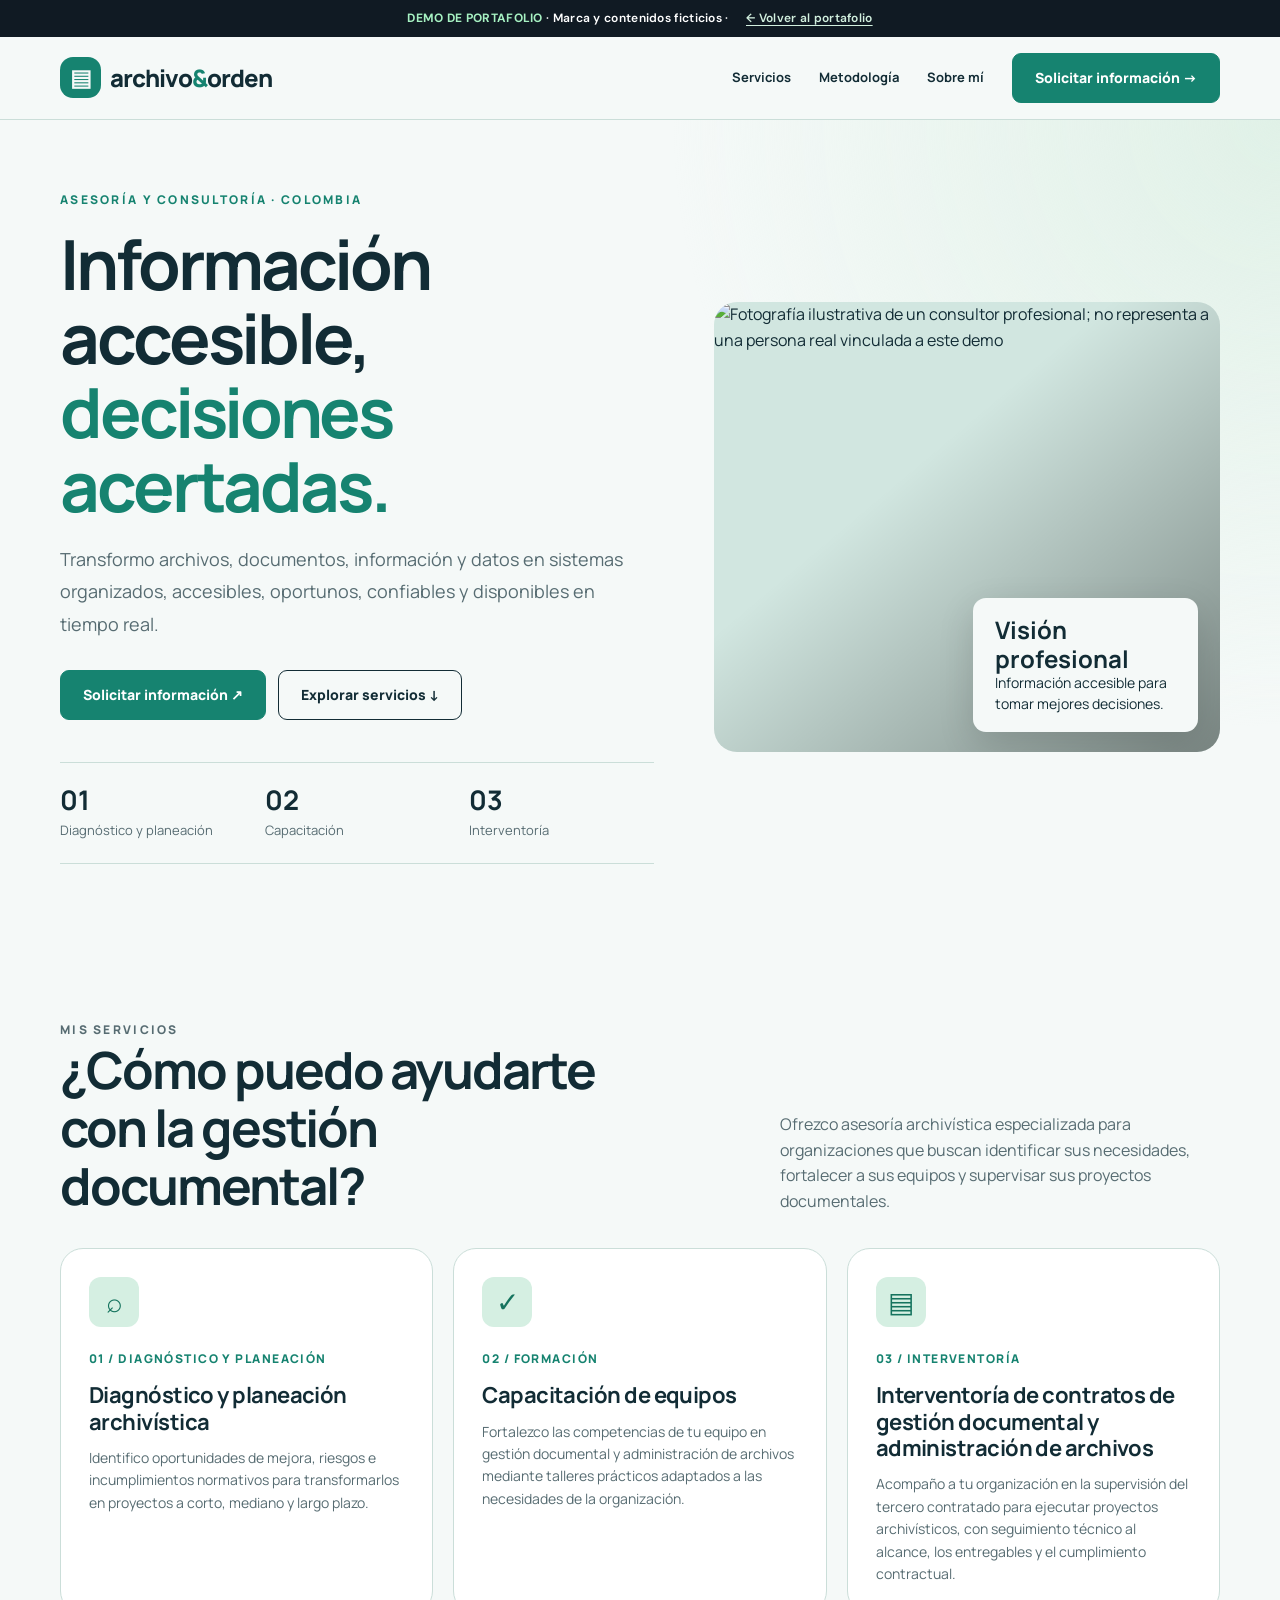
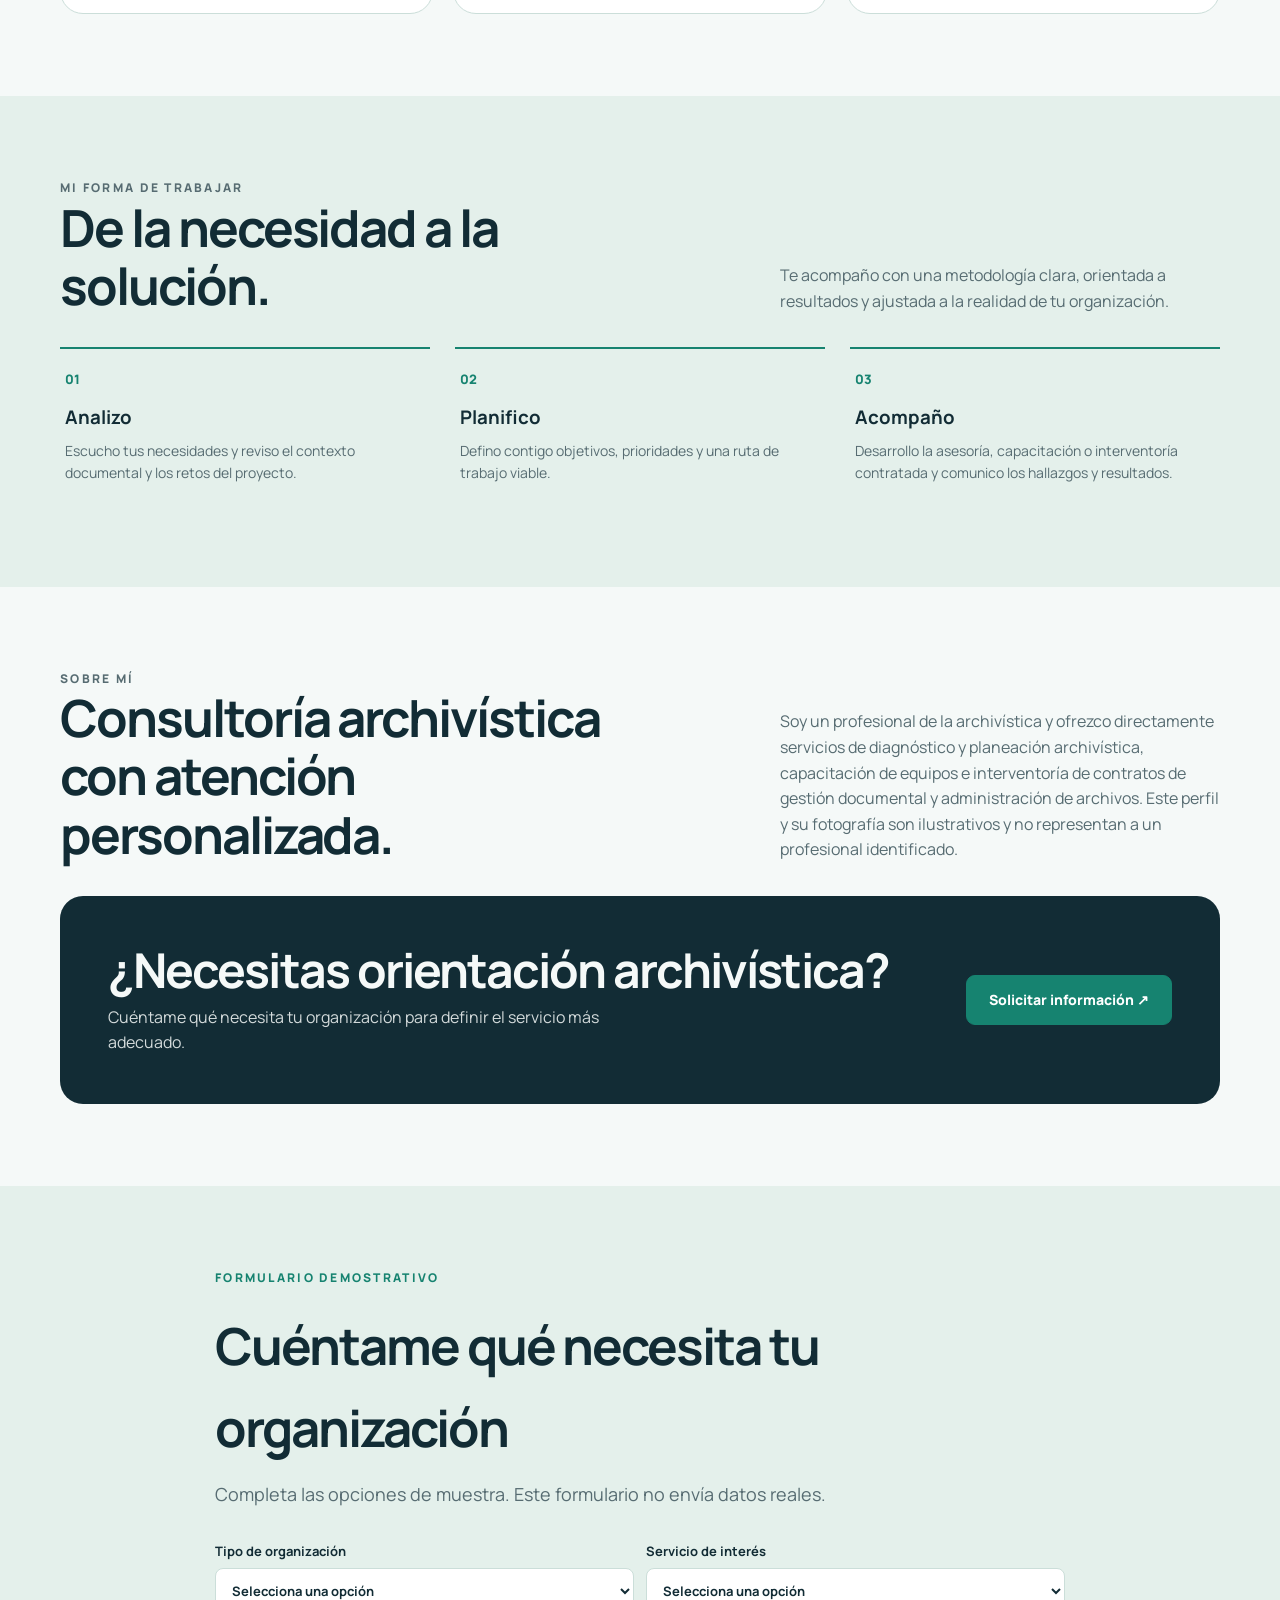
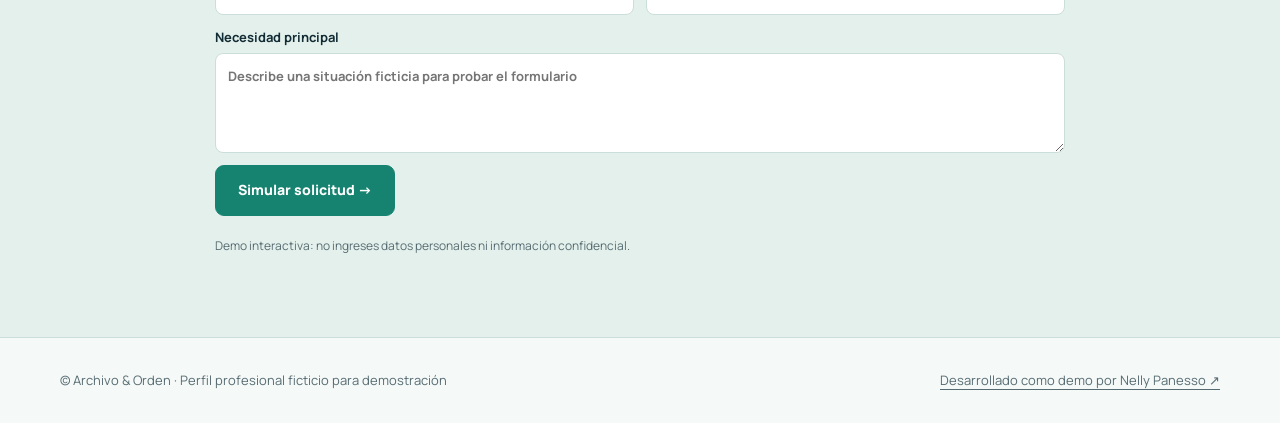
==== commit 4a6b4eae: "Fix consultant photo overlay and update demo preview description" ====
--- a/demos/colombia/gestion-documental/index.html
+++ b/demos/colombia/gestion-documental/index.html
@@ -8,7 +8,7 @@
 <div class="demo-flag"><strong>DEMO DE PORTAFOLIO</strong> · Marca y contenidos ficticios · <a href="../../../index.html#demos-colombia">← Volver al portafolio</a></div>
 <header class="site-header"><div class="wrap"><a class="brand" href="#inicio"><span class="brand-icon" aria-hidden="true">▤</span><span>archivo<span class="accent-mark">&</span>orden</span></a><nav aria-label="Navegación principal"><a href="#servicios">Servicios</a><a href="#metodo">Metodología</a><a href="#nosotros">Sobre mí</a><a class="nav-cta" href="#contacto">Solicitar información →</a></nav></div></header>
 <main id="contenido">
-<section class="hero" id="inicio"><div class="wrap hero-grid"><div><p class="eyebrow">Asesoría y consultoría · Colombia</p><h1 class="display">Información accesible,<br><span class="accent-mark">decisiones acertadas.</span></h1><p class="lead">Transformo archivos, documentos, información y datos en sistemas organizados, accesibles, oportunos, confiables y disponibles en tiempo real.</p><div class="actions"><a class="btn" href="#contacto">Solicitar información ↗</a><a class="btn ghost" href="#servicios">Explorar servicios ↓</a></div><div class="stats" style="margin-top:42px"><div class="stat"><strong>01</strong><span>Diagnóstico y planeación</span></div><div class="stat"><strong>02</strong><span>Capacitación</span></div><div class="stat"><strong>03</strong><span>Interventoría</span></div></div></div><div class="hero-visual"><img class="main-photo" src="https://images.unsplash.com/photo-1560250097-0b93528c311a?w=1100&q=85&fit=crop" alt="Fotografía ilustrativa de un consultor profesional; no representa a una persona real vinculada a este demo" loading="eager"><div class="photo-overlay"></div><div class="big-label">Asesoría archivística personalizada</div><div class="floating-note"><strong>Visión profesional</strong>Información accesible para tomar mejores decisiones.</div></div></div></section>
+<section class="hero" id="inicio"><div class="wrap hero-grid"><div><p class="eyebrow">Asesoría y consultoría · Colombia</p><h1 class="display">Información accesible,<br><span class="accent-mark">decisiones acertadas.</span></h1><p class="lead">Transformo archivos, documentos, información y datos en sistemas organizados, accesibles, oportunos, confiables y disponibles en tiempo real.</p><div class="actions"><a class="btn" href="#contacto">Solicitar información ↗</a><a class="btn ghost" href="#servicios">Explorar servicios ↓</a></div><div class="stats" style="margin-top:42px"><div class="stat"><strong>01</strong><span>Diagnóstico y planeación</span></div><div class="stat"><strong>02</strong><span>Capacitación</span></div><div class="stat"><strong>03</strong><span>Interventoría</span></div></div></div><div class="hero-visual"><img class="main-photo" src="https://images.unsplash.com/photo-1560250097-0b93528c311a?w=1100&q=85&fit=crop" alt="Fotografía ilustrativa de un consultor profesional; no representa a una persona real vinculada a este demo" loading="eager"><div class="photo-overlay"></div><div class="floating-note"><strong>Visión profesional</strong>Información accesible para tomar mejores decisiones.</div></div></div></section>
 <section id="servicios" class="section"><div class="wrap"><div class="section-head"><div><p class="eyebrow">Mis servicios</p><h2>¿Cómo puedo ayudarte con la gestión documental?</h2></div><p>Ofrezco asesoría archivística especializada para organizaciones que buscan identificar sus necesidades, fortalecer a sus equipos y supervisar sus proyectos documentales.</p></div><div class="cards">
 <article class="card"><div class="file-icon" aria-hidden="true">⌕</div><span class="kicker">01 / Diagnóstico y planeación</span><h3>Diagnóstico y planeación archivística</h3><p>Identifico oportunidades de mejora, riesgos e incumplimientos normativos para transformarlos en proyectos a corto, mediano y largo plazo.</p></article>
 <article class="card"><div class="file-icon" aria-hidden="true">✓</div><span class="kicker">02 / Formación</span><h3>Capacitación de equipos</h3><p>Fortalezco las competencias de tu equipo en gestión documental y administración de archivos mediante talleres prácticos adaptados a las necesidades de la organización.</p></article>
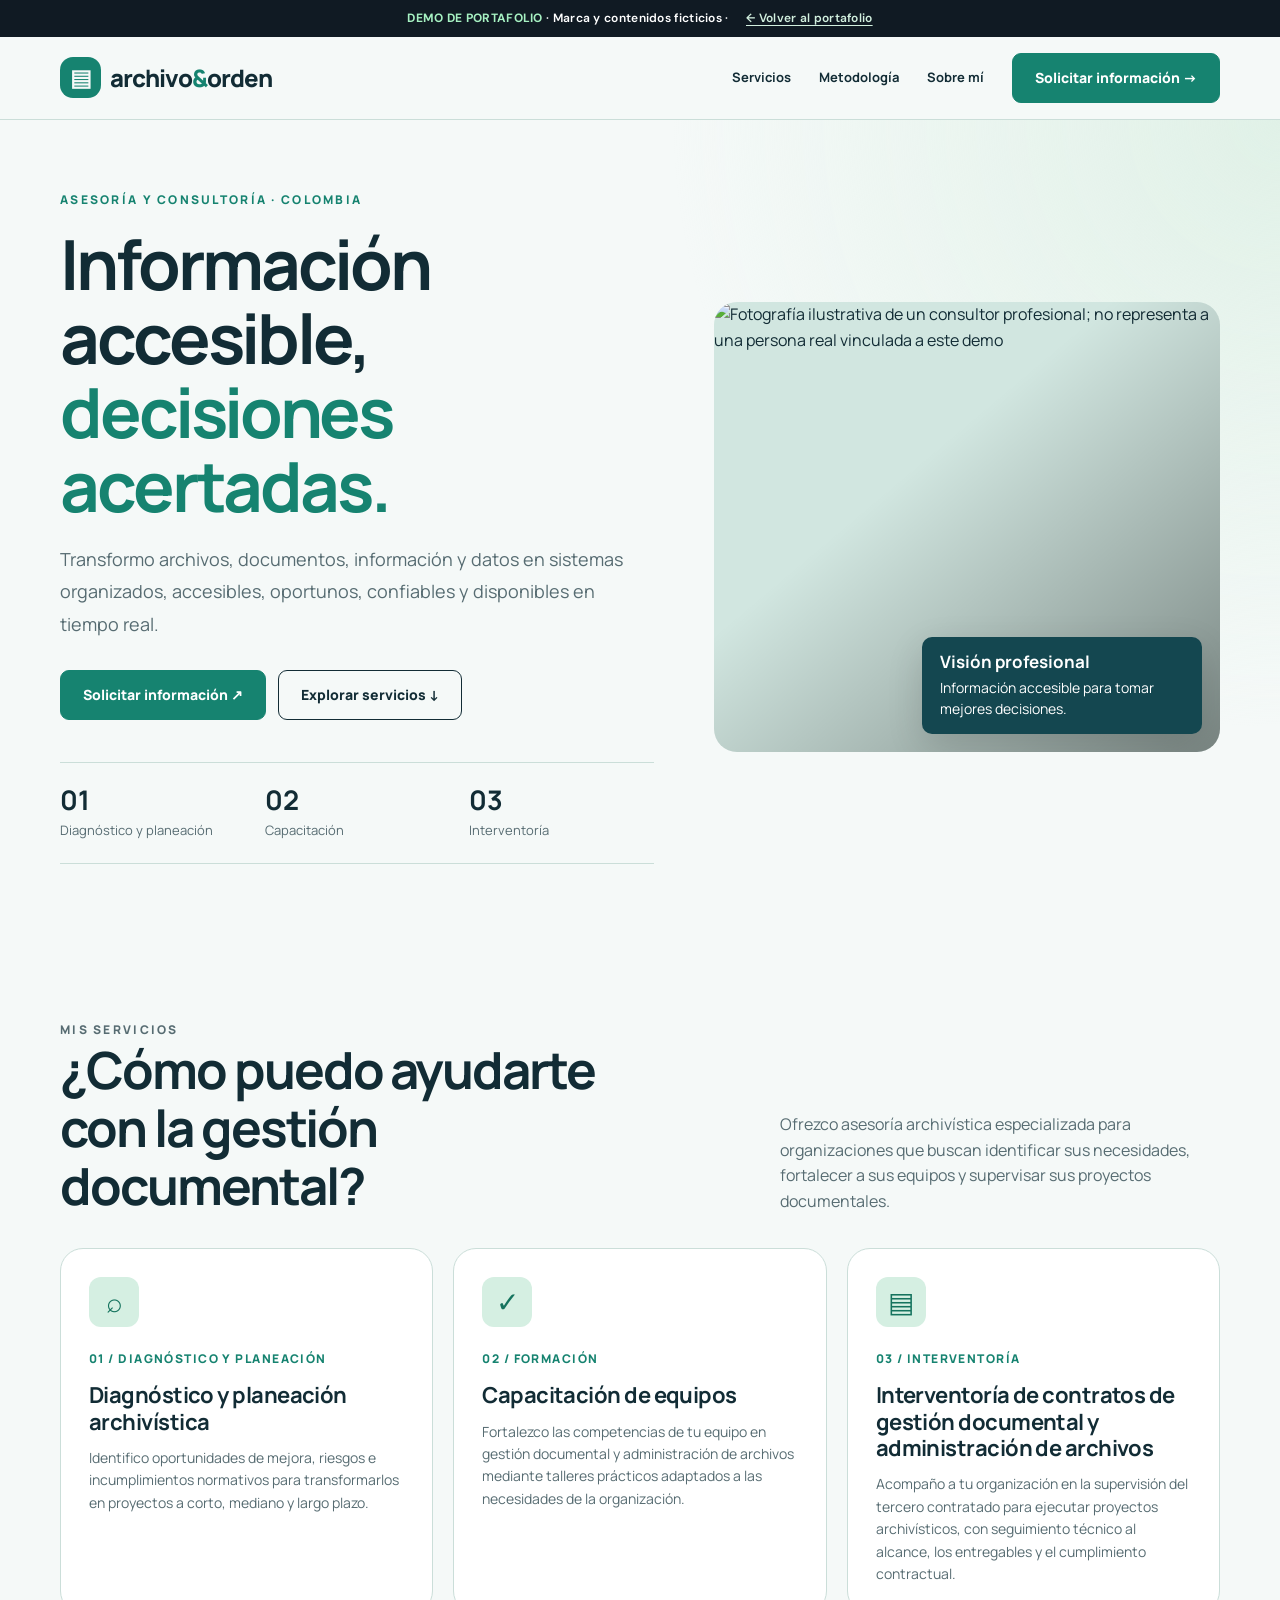
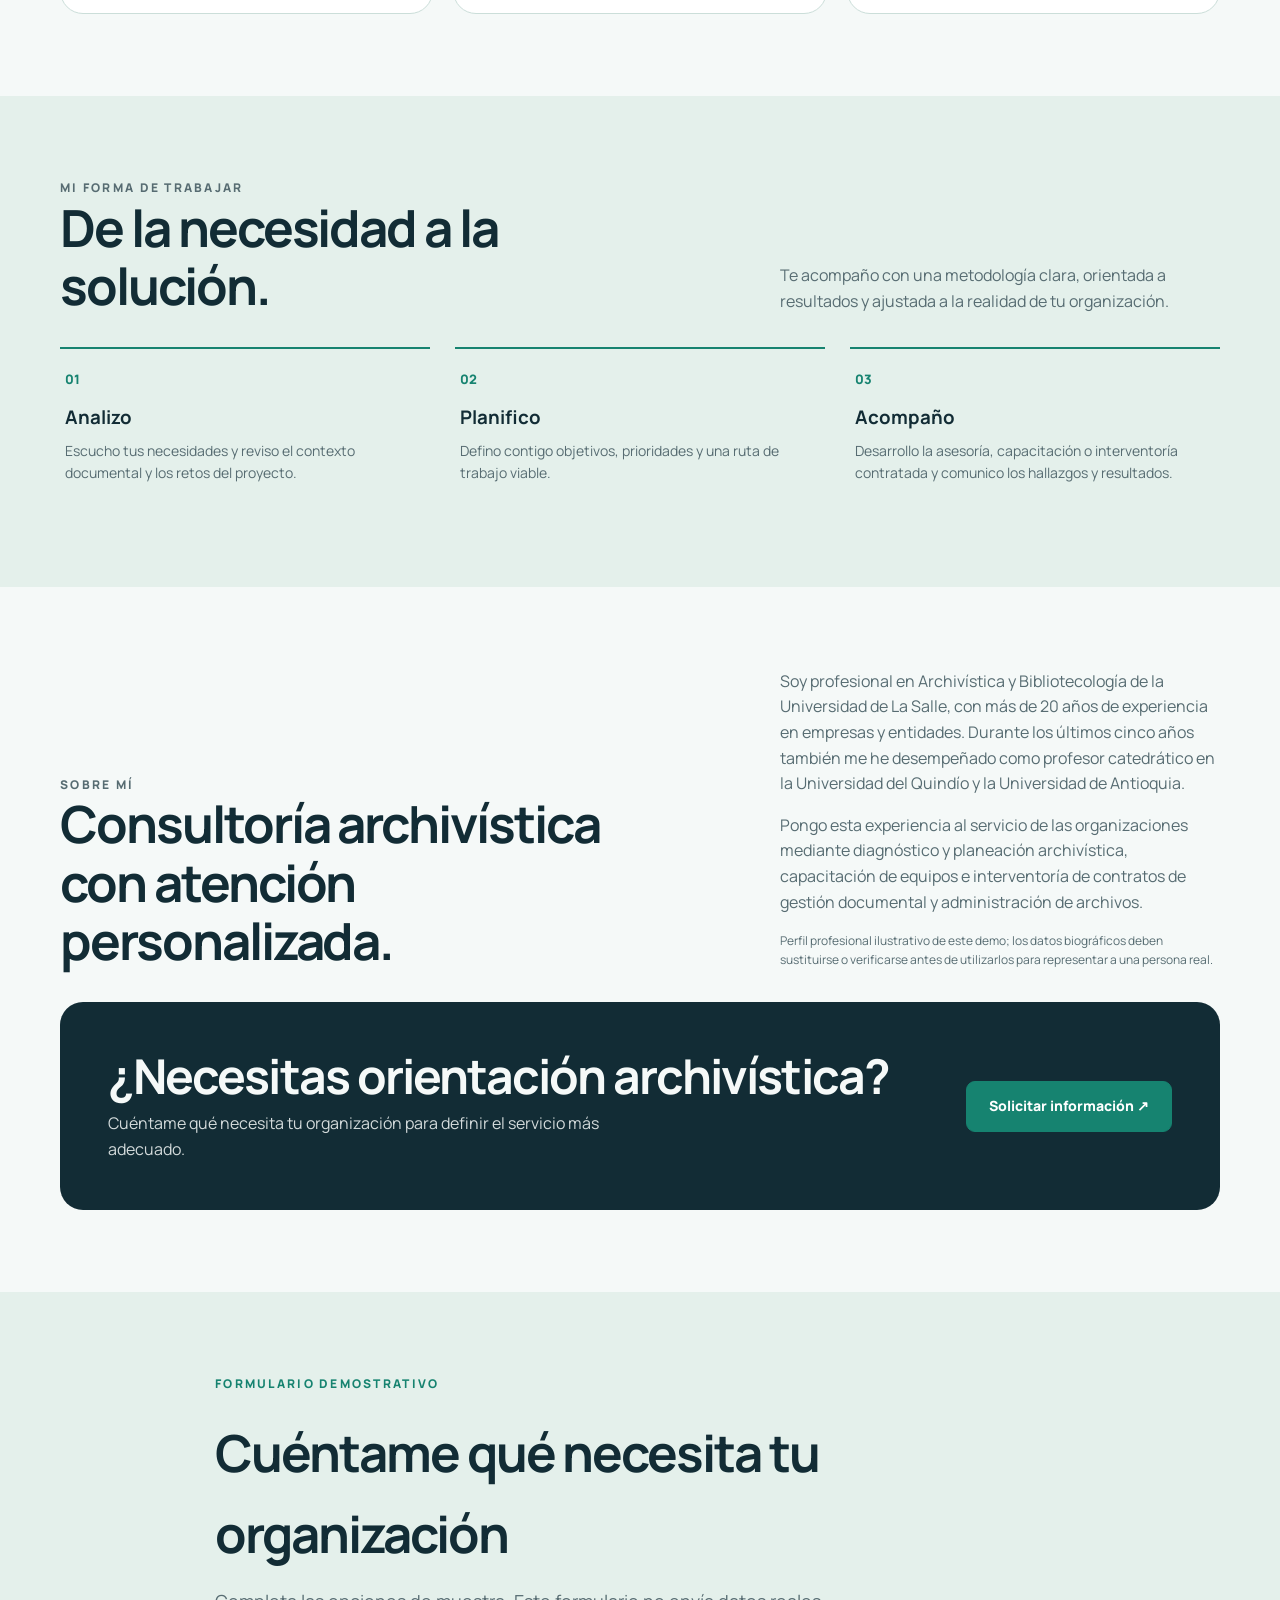
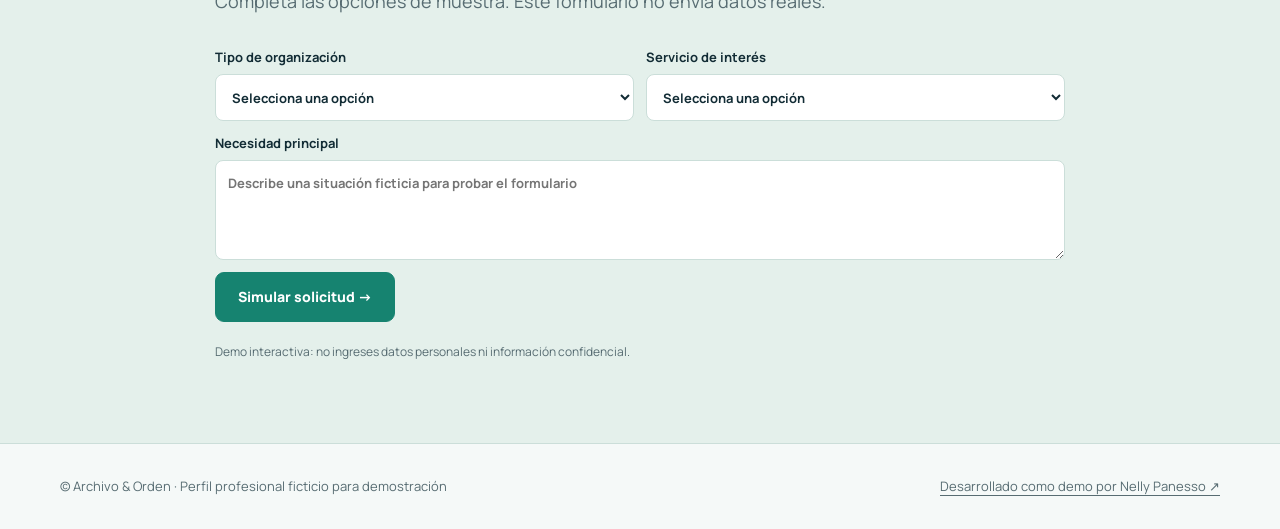
==== commit b002bd9a: "Expand demo archival consultant About Me profile with education and teaching experience" ====
--- a/demos/colombia/gestion-documental/index.html
+++ b/demos/colombia/gestion-documental/index.html
@@ -15,7 +15,7 @@
 <article class="card"><div class="file-icon" aria-hidden="true">▤</div><span class="kicker">03 / Interventoría</span><h3>Interventoría de contratos de gestión documental y administración de archivos</h3><p>Acompaño a tu organización en la supervisión del tercero contratado para ejecutar proyectos archivísticos, con seguimiento técnico al alcance, los entregables y el cumplimiento contractual.</p></article>
 </div></div></section>
 <section class="section alt" id="metodo"><div class="wrap"><div class="section-head"><div><p class="eyebrow">Mi forma de trabajar</p><h2>De la necesidad a la solución.</h2></div><p>Te acompaño con una metodología clara, orientada a resultados y ajustada a la realidad de tu organización.</p></div><div class="steps"><div class="step"><h3>Analizo</h3><p>Escucho tus necesidades y reviso el contexto documental y los retos del proyecto.</p></div><div class="step"><h3>Planifico</h3><p>Defino contigo objetivos, prioridades y una ruta de trabajo viable.</p></div><div class="step"><h3>Acompaño</h3><p>Desarrollo la asesoría, capacitación o interventoría contratada y comunico los hallazgos y resultados.</p></div></div></div></section>
-<section class="section" id="nosotros"><div class="wrap"><div class="section-head"><div><p class="eyebrow">Sobre mí</p><h2>Consultoría archivística con atención personalizada.</h2></div><p>Soy un profesional de la archivística y ofrezco directamente servicios de diagnóstico y planeación archivística, capacitación de equipos e interventoría de contratos de gestión documental y administración de archivos. Este perfil y su fotografía son ilustrativos y no representan a un profesional identificado.</p></div><div class="cta-panel"><div><h2>¿Necesitas orientación archivística?</h2><p>Cuéntame qué necesita tu organización para definir el servicio más adecuado.</p></div><a class="btn" href="#contacto">Solicitar información ↗</a></div></div></section>
+<section class="section" id="nosotros"><div class="wrap"><div class="section-head"><div><p class="eyebrow">Sobre mí</p><h2>Consultoría archivística con atención personalizada.</h2></div><div><p>Soy profesional en Archivística y Bibliotecología de la Universidad de La Salle, con más de 20 años de experiencia en empresas y entidades. Durante los últimos cinco años también me he desempeñado como profesor catedrático en la Universidad del Quindío y la Universidad de Antioquia.</p><p style="margin-top:16px">Pongo esta experiencia al servicio de las organizaciones mediante diagnóstico y planeación archivística, capacitación de equipos e interventoría de contratos de gestión documental y administración de archivos.</p><p class="disclaimer" style="margin-top:16px">Perfil profesional ilustrativo de este demo; los datos biográficos deben sustituirse o verificarse antes de utilizarlos para representar a una persona real.</p></div></div><div class="cta-panel"><div><h2>¿Necesitas orientación archivística?</h2><p>Cuéntame qué necesita tu organización para definir el servicio más adecuado.</p></div><a class="btn" href="#contacto">Solicitar información ↗</a></div></div></section>
 <section class="section alt" id="contacto"><div class="wrap" style="max-width:850px"><p class="eyebrow">Formulario demostrativo</p><h2 style="font-size:clamp(32px,4vw,51px);margin:0 0 10px;letter-spacing:-.04em">Cuéntame qué necesita tu organización</h2><p class="lead">Completa las opciones de muestra. Este formulario no envía datos reales.</p><form class="demo-form" data-demo-form><label>Tipo de organización<select required><option value="">Selecciona una opción</option><option>Empresa privada</option><option>Entidad pública</option><option>Profesional independiente</option></select></label><label>Servicio de interés<select required><option value="">Selecciona una opción</option><option>Diagnóstico y planeación archivística</option><option>Capacitación de equipos</option><option>Interventoría de contratos de gestión documental y administración de archivos</option></select></label><label class="full">Necesidad principal<textarea placeholder="Describe una situación ficticia para probar el formulario" required></textarea></label><button class="btn" type="submit">Simular solicitud →</button><p class="disclaimer full">Demo interactiva: no ingreses datos personales ni información confidencial.</p><p class="form-result" data-form-result tabindex="-1" role="status" hidden></p></form></div></section>
 </main><footer class="site-footer"><div class="wrap"><span>© Archivo & Orden · Perfil profesional ficticio para demostración</span><a href="../../../index.html#demos-colombia">Desarrollado como demo por Nelly Panesso ↗</a></div></footer>
 <script src="../../demo.js"></script></body></html>
--- a/demos/demo.css
+++ b/demos/demo.css
@@ -16,3 +16,39 @@
 .site-header nav a{white-space:nowrap}
 .site-header nav .nav-cta{padding:8px 13px;font-size:12px}
 }
+
+.consult .hero-visual .floating-note{left:auto;right:18px;bottom:18px;max-width:280px;background:#144750;color:#fff;z-index:3;padding:15px 18px;border-radius:10px}.consult .hero-visual .floating-note strong{font-size:17px;margin-bottom:6px}
+
+
+/* Fictional restaurant location / contact example */
+.restaurant-location-grid{display:grid;grid-template-columns:.95fr 1.05fr;gap:24px;align-items:stretch}
+.restaurant-location-details{padding:34px;border:1px solid var(--line);background:var(--card);border-radius:6px}
+.restaurant-location-details h3{font-family:Playfair Display,serif;font-weight:500;font-size:clamp(27px,3vw,37px);margin:0 0 24px;line-height:1.18}
+.restaurant-contact-line{display:flex;gap:16px;padding:14px 0;border-bottom:1px solid var(--line)}
+.restaurant-contact-line>span{font-size:27px;line-height:1;color:var(--accent);min-width:29px}
+.restaurant-contact-line strong{font-size:14px}
+.restaurant-contact-line p{font-size:14px;margin:4px 0 0;color:var(--muted)}
+.restaurant-contact-line small{display:block;font-size:12px;margin-top:4px}
+.restaurant-location-actions{display:flex;gap:10px;flex-wrap:wrap;margin:24px 0 10px}
+.restaurant-location-actions .btn{font-size:12px;padding:12px 14px}
+.restaurant-location-actions button[disabled]{cursor:not-allowed;opacity:.62;transform:none}
+.restaurant-map-panel{min-height:420px;position:relative;border:1px solid var(--line);border-radius:6px;overflow:hidden;background:#ece8dd}
+.restaurant-map-panel iframe{border:0;width:100%;height:100%;min-height:420px;display:block}
+.restaurant-map-label{position:absolute;bottom:14px;left:14px;right:14px;background:#fffaf1f5;padding:14px 17px;box-shadow:0 5px 25px #0002;border:1px solid var(--line);border-radius:5px}
+.restaurant-map-label strong,.restaurant-map-label span{display:block;font-size:13px}
+.restaurant-map-label span{font-size:12px;color:var(--muted);margin-top:3px}
+@media(max-width:800px){.restaurant-location-grid{grid-template-columns:1fr}.restaurant-location-details{padding:25px}.restaurant-map-panel,.restaurant-map-panel iframe{min-height:340px}}
+
+
+/* Spa testimonial samples */
+.spa-testimonials{background:#fffaf8}
+.spa-review-grid{grid-template-columns:repeat(3,minmax(0,1fr))}
+.spa-review{position:relative;display:flex;flex-direction:column;gap:13px;background:#fff;border-color:#ead8df;padding:30px;min-height:280px}
+.spa-review-symbol{font:500 76px/0.8 Playfair Display,serif;color:#be8ca0;opacity:.75}
+.spa-review blockquote{margin:0;font:400 21px/1.5 Playfair Display,serif;color:#493641}
+.spa-review-person{border-top:1px solid var(--line);padding-top:15px;margin-top:auto!important;font-size:12px!important;font-weight:700;color:#866f7c!important}
+.spa-testimonial-foot{display:flex;align-items:center;justify-content:space-between;gap:24px;margin-top:26px}
+.spa-testimonial-foot p{max-width:650px;color:var(--muted);font-size:13px;margin:0}
+.spa-testimonial-foot .btn{white-space:nowrap}
+@media(max-width:920px){.spa-review-grid{grid-template-columns:1fr 1fr}}
+@media(max-width:720px){.spa-review-grid{grid-template-columns:1fr}.spa-review{min-height:auto}.spa-testimonial-foot{align-items:flex-start;flex-direction:column}}
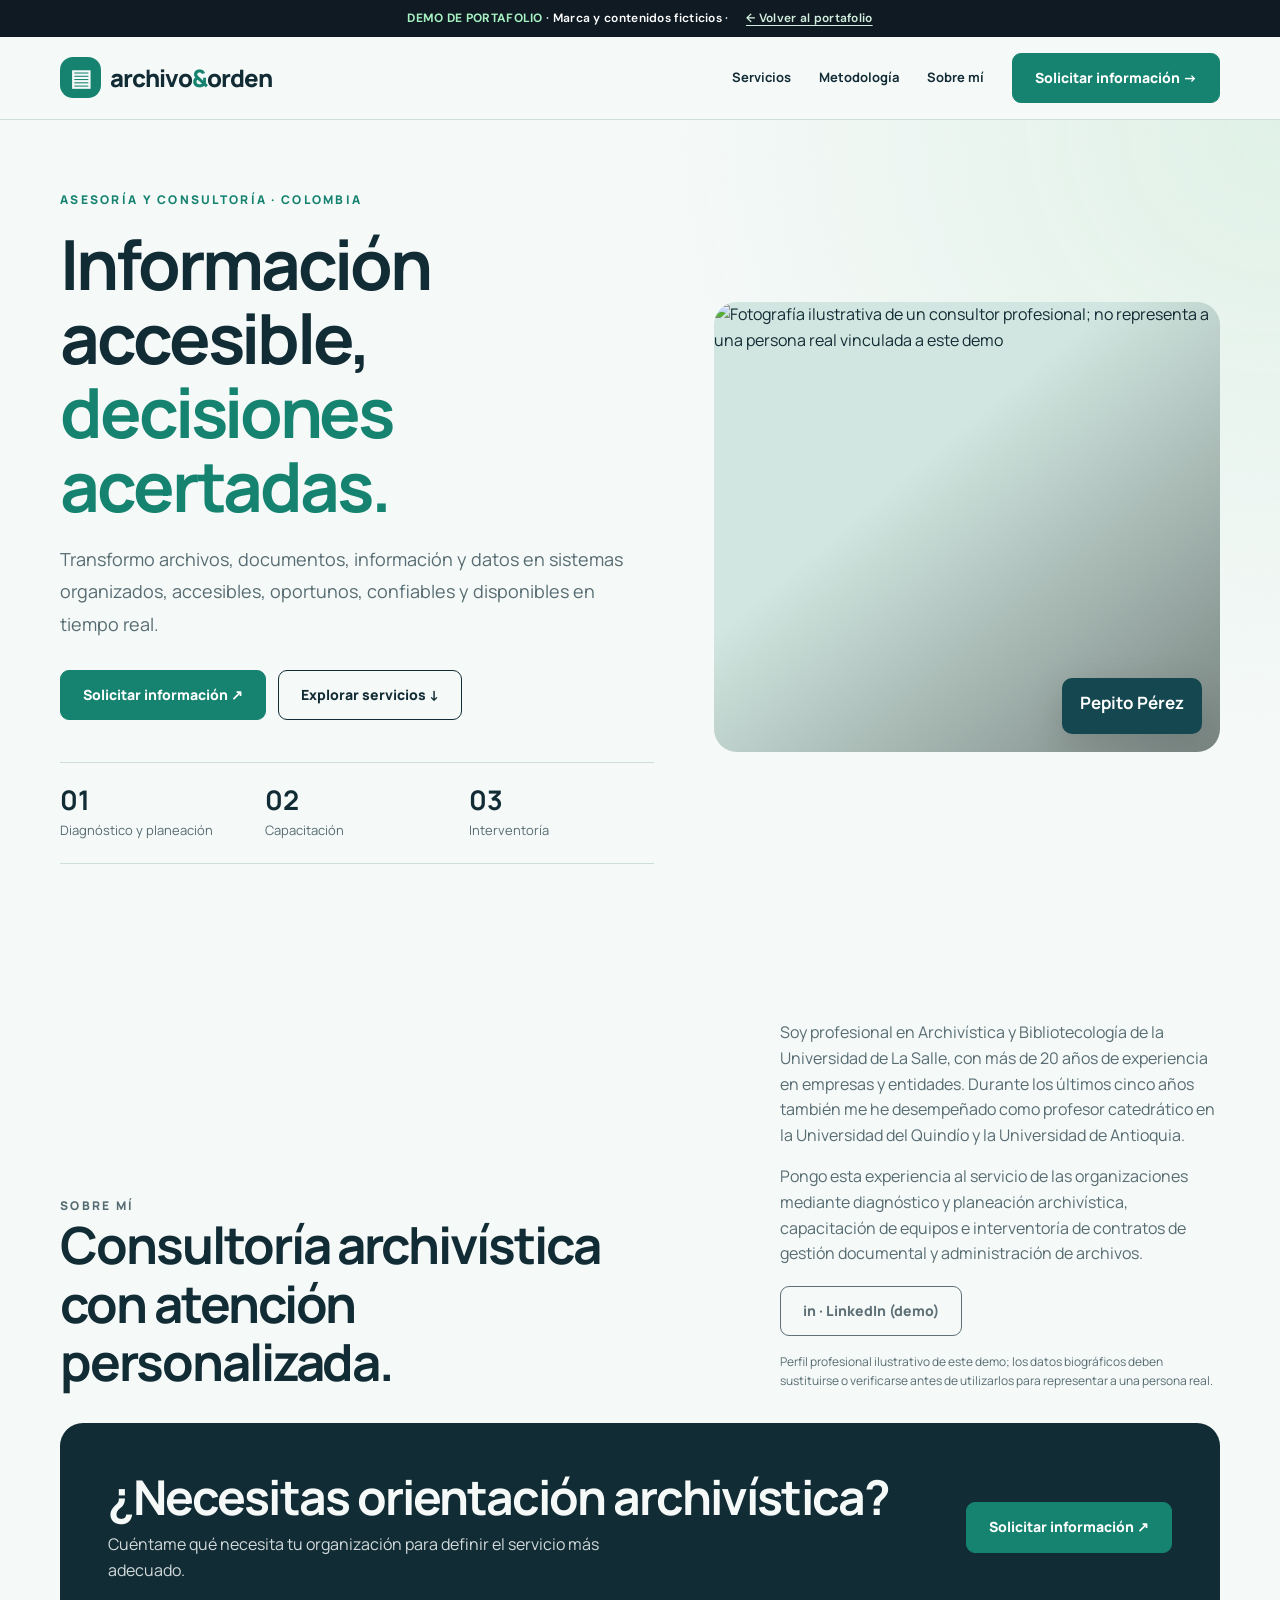
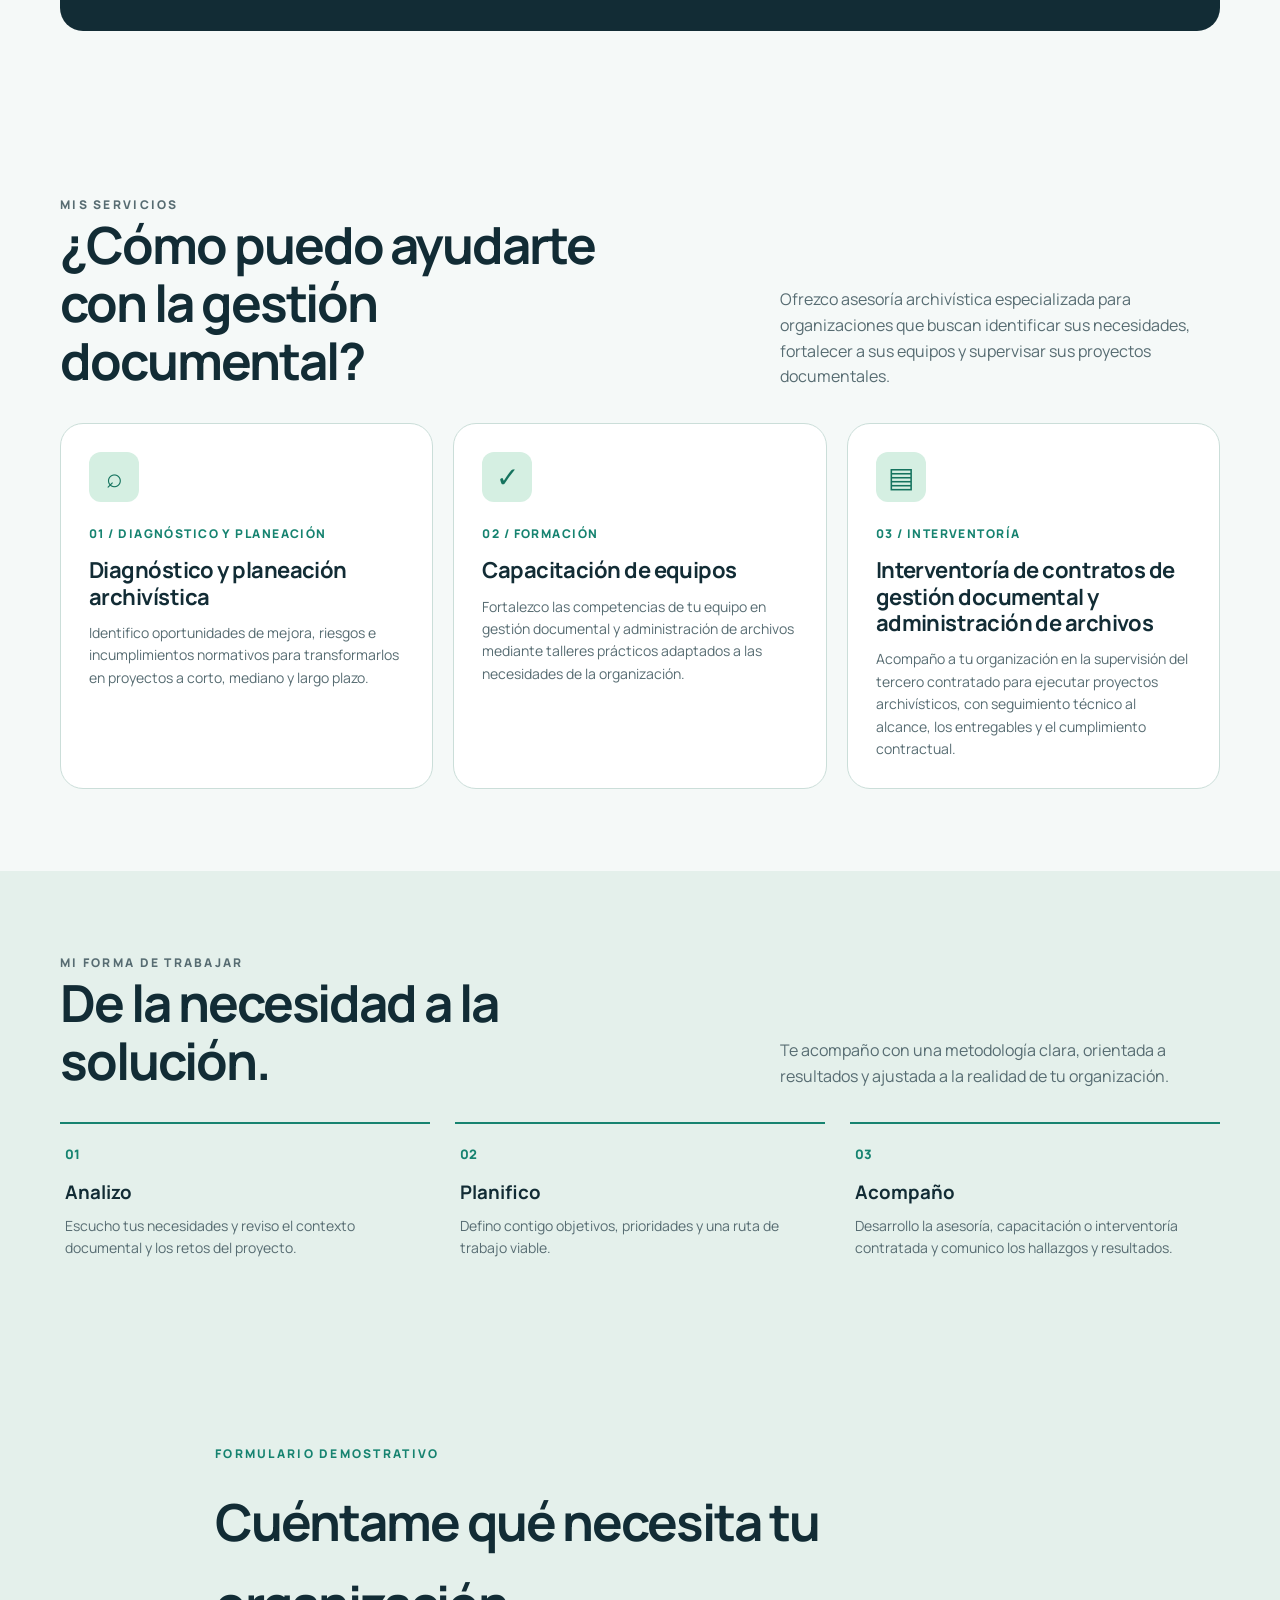
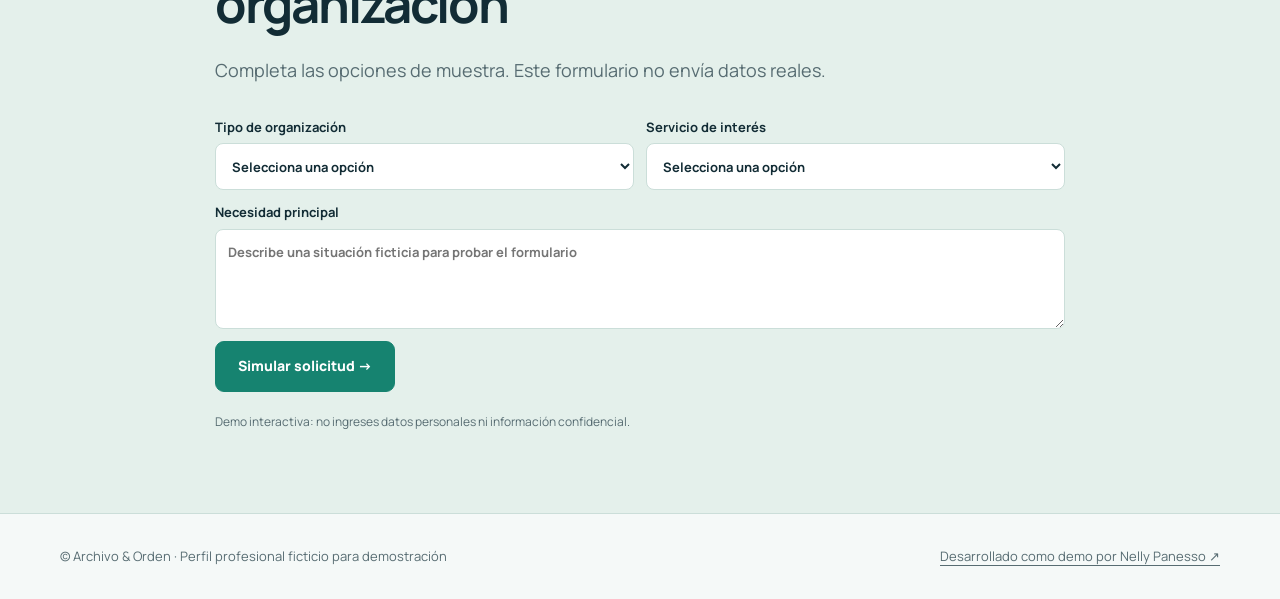
==== commit ae836395: "Move consultant About section below portrait and label photo Pepito Pérez" ====
--- a/demos/colombia/gestion-documental/index.html
+++ b/demos/colombia/gestion-documental/index.html
@@ -8,14 +8,14 @@
 <div class="demo-flag"><strong>DEMO DE PORTAFOLIO</strong> · Marca y contenidos ficticios · <a href="../../../index.html#demos-colombia">← Volver al portafolio</a></div>
 <header class="site-header"><div class="wrap"><a class="brand" href="#inicio"><span class="brand-icon" aria-hidden="true">▤</span><span>archivo<span class="accent-mark">&</span>orden</span></a><nav aria-label="Navegación principal"><a href="#servicios">Servicios</a><a href="#metodo">Metodología</a><a href="#nosotros">Sobre mí</a><a class="nav-cta" href="#contacto">Solicitar información →</a></nav></div></header>
 <main id="contenido">
-<section class="hero" id="inicio"><div class="wrap hero-grid"><div><p class="eyebrow">Asesoría y consultoría · Colombia</p><h1 class="display">Información accesible,<br><span class="accent-mark">decisiones acertadas.</span></h1><p class="lead">Transformo archivos, documentos, información y datos en sistemas organizados, accesibles, oportunos, confiables y disponibles en tiempo real.</p><div class="actions"><a class="btn" href="#contacto">Solicitar información ↗</a><a class="btn ghost" href="#servicios">Explorar servicios ↓</a></div><div class="stats" style="margin-top:42px"><div class="stat"><strong>01</strong><span>Diagnóstico y planeación</span></div><div class="stat"><strong>02</strong><span>Capacitación</span></div><div class="stat"><strong>03</strong><span>Interventoría</span></div></div></div><div class="hero-visual"><img class="main-photo" src="https://images.unsplash.com/photo-1560250097-0b93528c311a?w=1100&q=85&fit=crop" alt="Fotografía ilustrativa de un consultor profesional; no representa a una persona real vinculada a este demo" loading="eager"><div class="photo-overlay"></div><div class="floating-note"><strong>Visión profesional</strong>Información accesible para tomar mejores decisiones.</div></div></div></section>
+<section class="hero" id="inicio"><div class="wrap hero-grid"><div><p class="eyebrow">Asesoría y consultoría · Colombia</p><h1 class="display">Información accesible,<br><span class="accent-mark">decisiones acertadas.</span></h1><p class="lead">Transformo archivos, documentos, información y datos en sistemas organizados, accesibles, oportunos, confiables y disponibles en tiempo real.</p><div class="actions"><a class="btn" href="#contacto">Solicitar información ↗</a><a class="btn ghost" href="#servicios">Explorar servicios ↓</a></div><div class="stats" style="margin-top:42px"><div class="stat"><strong>01</strong><span>Diagnóstico y planeación</span></div><div class="stat"><strong>02</strong><span>Capacitación</span></div><div class="stat"><strong>03</strong><span>Interventoría</span></div></div></div><div class="hero-visual"><img class="main-photo" src="https://images.unsplash.com/photo-1560250097-0b93528c311a?w=1100&q=85" alt="Fotografía ilustrativa de un consultor profesional; no representa a una persona real vinculada a este demo" loading="eager"><div class="photo-overlay"></div><div class="floating-note"><strong>Pepito Pérez</strong></div></div></div></section>
+<section class="section" id="nosotros"><div class="wrap"><div class="section-head"><div><p class="eyebrow">Sobre mí</p><h2>Consultoría archivística con atención personalizada.</h2></div><div><p>Soy profesional en Archivística y Bibliotecología de la Universidad de La Salle, con más de 20 años de experiencia en empresas y entidades. Durante los últimos cinco años también me he desempeñado como profesor catedrático en la Universidad del Quindío y la Universidad de Antioquia.</p><p style="margin-top:16px">Pongo esta experiencia al servicio de las organizaciones mediante diagnóstico y planeación archivística, capacitación de equipos e interventoría de contratos de gestión documental y administración de archivos.</p><p style="margin-top:19px"><button type="button" class="btn ghost" disabled title="Perfil de LinkedIn ficticio: enlace pendiente" style="opacity:.66;cursor:not-allowed">in · LinkedIn (demo)</button></p><p class="disclaimer" style="margin-top:16px">Perfil profesional ilustrativo de este demo; los datos biográficos deben sustituirse o verificarse antes de utilizarlos para representar a una persona real.</p></div></div><div class="cta-panel"><div><h2>¿Necesitas orientación archivística?</h2><p>Cuéntame qué necesita tu organización para definir el servicio más adecuado.</p></div><a class="btn" href="#contacto">Solicitar información ↗</a></div></div></section>
 <section id="servicios" class="section"><div class="wrap"><div class="section-head"><div><p class="eyebrow">Mis servicios</p><h2>¿Cómo puedo ayudarte con la gestión documental?</h2></div><p>Ofrezco asesoría archivística especializada para organizaciones que buscan identificar sus necesidades, fortalecer a sus equipos y supervisar sus proyectos documentales.</p></div><div class="cards">
 <article class="card"><div class="file-icon" aria-hidden="true">⌕</div><span class="kicker">01 / Diagnóstico y planeación</span><h3>Diagnóstico y planeación archivística</h3><p>Identifico oportunidades de mejora, riesgos e incumplimientos normativos para transformarlos en proyectos a corto, mediano y largo plazo.</p></article>
 <article class="card"><div class="file-icon" aria-hidden="true">✓</div><span class="kicker">02 / Formación</span><h3>Capacitación de equipos</h3><p>Fortalezco las competencias de tu equipo en gestión documental y administración de archivos mediante talleres prácticos adaptados a las necesidades de la organización.</p></article>
 <article class="card"><div class="file-icon" aria-hidden="true">▤</div><span class="kicker">03 / Interventoría</span><h3>Interventoría de contratos de gestión documental y administración de archivos</h3><p>Acompaño a tu organización en la supervisión del tercero contratado para ejecutar proyectos archivísticos, con seguimiento técnico al alcance, los entregables y el cumplimiento contractual.</p></article>
 </div></div></section>
 <section class="section alt" id="metodo"><div class="wrap"><div class="section-head"><div><p class="eyebrow">Mi forma de trabajar</p><h2>De la necesidad a la solución.</h2></div><p>Te acompaño con una metodología clara, orientada a resultados y ajustada a la realidad de tu organización.</p></div><div class="steps"><div class="step"><h3>Analizo</h3><p>Escucho tus necesidades y reviso el contexto documental y los retos del proyecto.</p></div><div class="step"><h3>Planifico</h3><p>Defino contigo objetivos, prioridades y una ruta de trabajo viable.</p></div><div class="step"><h3>Acompaño</h3><p>Desarrollo la asesoría, capacitación o interventoría contratada y comunico los hallazgos y resultados.</p></div></div></div></section>
-<section class="section" id="nosotros"><div class="wrap"><div class="section-head"><div><p class="eyebrow">Sobre mí</p><h2>Consultoría archivística con atención personalizada.</h2></div><div><p>Soy profesional en Archivística y Bibliotecología de la Universidad de La Salle, con más de 20 años de experiencia en empresas y entidades. Durante los últimos cinco años también me he desempeñado como profesor catedrático en la Universidad del Quindío y la Universidad de Antioquia.</p><p style="margin-top:16px">Pongo esta experiencia al servicio de las organizaciones mediante diagnóstico y planeación archivística, capacitación de equipos e interventoría de contratos de gestión documental y administración de archivos.</p><p class="disclaimer" style="margin-top:16px">Perfil profesional ilustrativo de este demo; los datos biográficos deben sustituirse o verificarse antes de utilizarlos para representar a una persona real.</p></div></div><div class="cta-panel"><div><h2>¿Necesitas orientación archivística?</h2><p>Cuéntame qué necesita tu organización para definir el servicio más adecuado.</p></div><a class="btn" href="#contacto">Solicitar información ↗</a></div></div></section>
 <section class="section alt" id="contacto"><div class="wrap" style="max-width:850px"><p class="eyebrow">Formulario demostrativo</p><h2 style="font-size:clamp(32px,4vw,51px);margin:0 0 10px;letter-spacing:-.04em">Cuéntame qué necesita tu organización</h2><p class="lead">Completa las opciones de muestra. Este formulario no envía datos reales.</p><form class="demo-form" data-demo-form><label>Tipo de organización<select required><option value="">Selecciona una opción</option><option>Empresa privada</option><option>Entidad pública</option><option>Profesional independiente</option></select></label><label>Servicio de interés<select required><option value="">Selecciona una opción</option><option>Diagnóstico y planeación archivística</option><option>Capacitación de equipos</option><option>Interventoría de contratos de gestión documental y administración de archivos</option></select></label><label class="full">Necesidad principal<textarea placeholder="Describe una situación ficticia para probar el formulario" required></textarea></label><button class="btn" type="submit">Simular solicitud →</button><p class="disclaimer full">Demo interactiva: no ingreses datos personales ni información confidencial.</p><p class="form-result" data-form-result tabindex="-1" role="status" hidden></p></form></div></section>
 </main><footer class="site-footer"><div class="wrap"><span>© Archivo & Orden · Perfil profesional ficticio para demostración</span><a href="../../../index.html#demos-colombia">Desarrollado como demo por Nelly Panesso ↗</a></div></footer>
 <script src="../../demo.js"></script></body></html>
